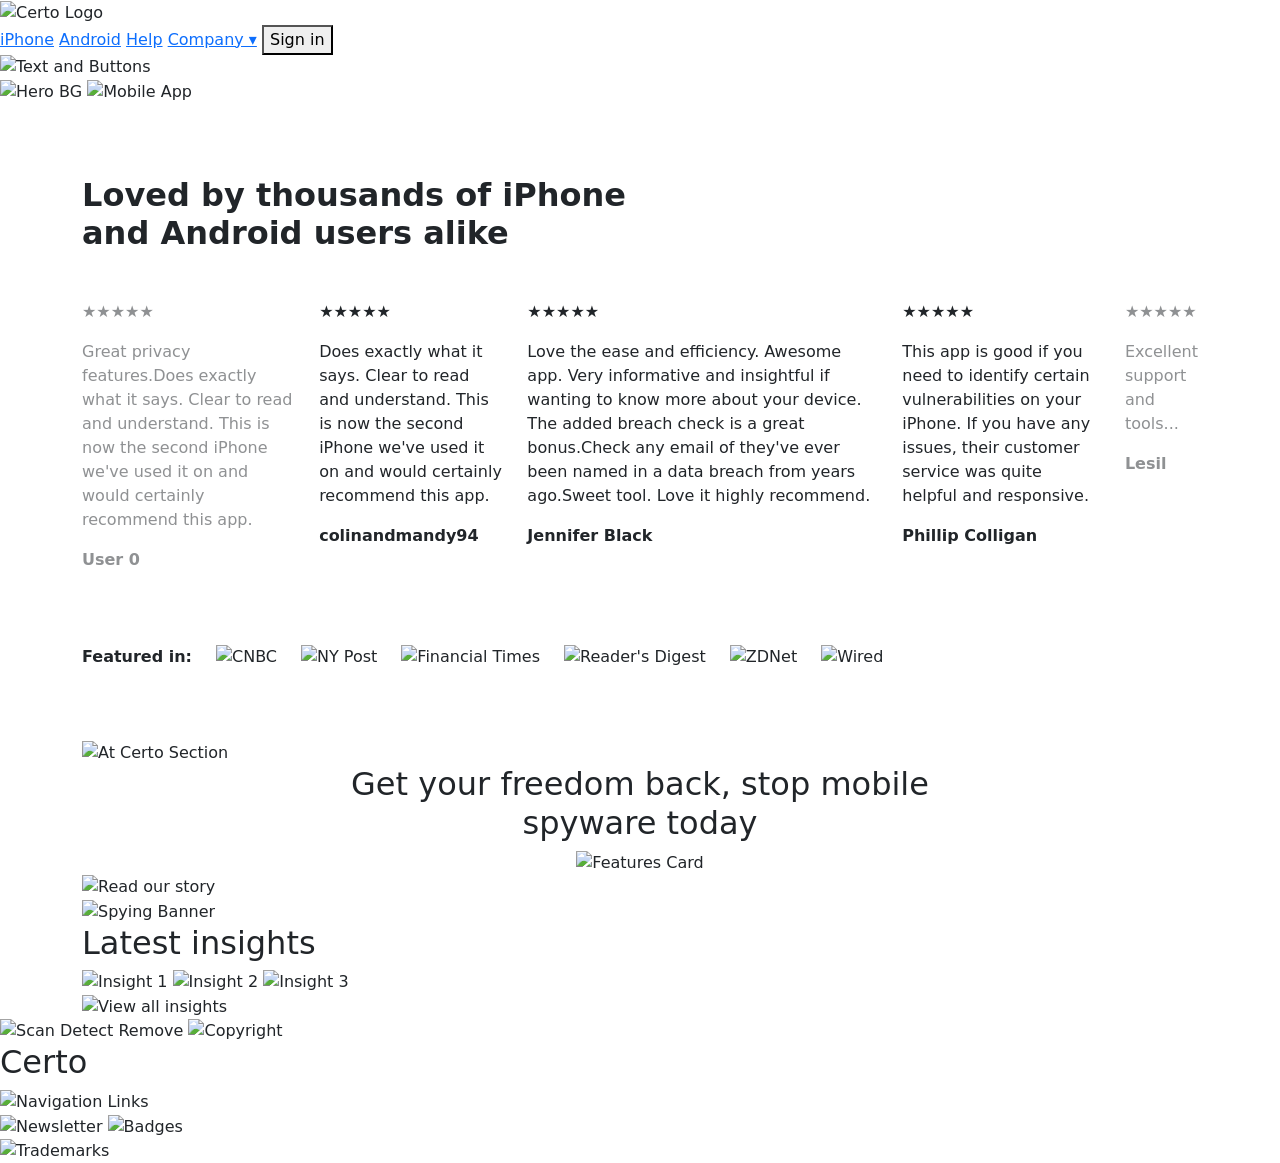
==== assets/index.html @ 943d2d6a "add" ====
<!DOCTYPE html>
<html lang="en">
<head>
    <meta charset="UTF-8">
    <meta name="viewport" content="width=device-width, initial-scale=1.0">
    <title>Testimonial Section</title>
    <!-- Google Fonts -->
    <link rel="preconnect" href="https://fonts.googleapis.com">
    <link rel="preconnect" href="https://fonts.gstatic.com" crossorigin>
    <link href="https://fonts.googleapis.com/css2?family=DM+Sans:wght@400;700;800&display=swap" rel="stylesheet">
    <!-- Bootstrap CSS -->
    <link href="https://cdn.jsdelivr.net/npm/bootstrap@5.3.0/dist/css/bootstrap.min.css" rel="stylesheet">
    <link rel="stylesheet" href="css/style.css">
</head>
<body>
    <!-- SECTION 1 -->
<header class="main-header">
    <div class="header-container">
        <div class="logo">
            <!-- Aapka Logo -->
            <img src="/assets/images/logo.svg.png" alt="Certo Logo">
        </div>
        <nav class="nav-links">
            <a href="#">iPhone</a>
            <a href="#">Android</a>
            <a href="#">Help</a>
            <a href="#">Company ▾</a>
            <button class="sign-in-btn">Sign in</button>
        </nav>
    </div>
</header>

<section class="hero-section">
    <div class="hero-container">
        <!-- Left Side: Text aur Buttons wali Image -->
        <div class="hero-left">
            <img src="/assets/images/div (5).png" alt="Text and Buttons" class="hero-text-img">
        </div>

        <!-- Right Side: Background Image aur Mobile Phone overlay -->
        <div class="hero-right">
            <div class="hero-image-wrapper">
                <!-- Blue/Orange background image -->
                <img src="/assets/images/div (2).png" alt="Hero BG" class="hero-bg">
                <!-- Mobile phone overlay image -->
                <img src="/assets/images/android-dashboard-certo-2.png (1).png" alt="Mobile App" class="hero-mobile">
            </div>
        </div>
    </div>
</section>
<!-- SECTION  2 -->
<section class="testimonials-section py-5">
    <div class="container py-4">
        <h2 class="section-title fw-bold mb-5">Loved by thousands of iPhone <br> and Android users alike</h2>
        
        <div class="testimonial-wrapper mb-5">
            <div class="d-flex flex-nowrap gap-4 pb-4">
                
                <div class="testimonial-card opacity-50">
                    <div class="stars mb-3">★★★★★</div>
                    <p class="review-text">Great privacy features.Does exactly what it says. Clear to read and understand. This is now the second iPhone we've used it on and would certainly recommend this app.</p>
                    <p class="author fw-bold mt-auto mb-0">User 0</p>
                </div>

                <div class="testimonial-card">
                    <div class="stars mb-3">★★★★★</div>
                    <p class="review-text">Does exactly what it says. Clear to read and understand. This is now the second iPhone we've used it on and would certainly recommend this app.</p>
                    <p class="author fw-bold mt-auto mb-0">colinandmandy94</p>
                </div>

                <div class="testimonial-card">
                    <div class="stars mb-3">★★★★★</div>
                    <p class="review-text">Love the ease and efficiency. Awesome app. Very informative and insightful if wanting to know more about your device. The added breach check is a great bonus.Check any email of they've ever been named in a data breach from years ago.Sweet tool. Love it highly recommend.</p>
                    <p class="author fw-bold mt-auto mb-0">Jennifer Black</p>
                </div>

                <div class="testimonial-card">
                    <div class="stars mb-3">★★★★★</div>
                    <p class="review-text">This app is good if you need to identify certain vulnerabilities on your iPhone. If you have any issues, their customer service was quite helpful and responsive.</p>
                    <p class="author fw-bold mt-auto mb-0">Phillip Colligan</p>
                </div>

                <div class="testimonial-card opacity-50">
                    <div class="stars mb-3">★★★★★</div>
                    <p class="review-text">Excellent support and tools...</p>
                    <p class="author fw-bold mt-auto mb-0">Lesil</p>
                </div>

            </div>
        </div>

        <!-- Featured logos row -->
        <div class="featured-row">
            <div class="d-flex align-items-center flex-wrap gap-4">
                <div class="featured-label fw-bold">Featured in:</div>
                <div class="col-auto"><img src="images/cbn.png" alt="CNBC" class="logo-img"></div>
                <div class="col-auto"><img src="/assets/images/newyork.png" alt="NY Post" class="logo-img"></div>
                <div class="col-auto"><img src="/assets/images/financial.png" alt="Financial Times" class="logo-img"></div>
                <div class="col-auto"><img src="/assets/images/readers-digest-blue-2.svg.png" alt="Reader's Digest" class="logo-img"></div>
                <div class="col-auto"><img src="/assets/images/zd-net-blue-2.svg.png" alt="ZDNet" class="logo-img"></div>
                <div class="col-auto"><img src="/assets/images/wiredblue.png" alt="Wired" class="logo-img"></div>
            </div>
        </div>
        
    </div>
</section>

<!-- SECTION 3: AT CERTO  -->
<section class="at-certo-section">
    <div class="container">
        <div class="template-image-wrapper">
            <img src="/assets/images/girl.png" alt="At Certo Section" class="template-img">
        </div>
    </div>
</section>

<!-- SECTION 4:  -->
<section class="features-section">
    <div class="container text-center">
        <h2 class="section-heading">
            Get your freedom back, stop mobile <br> spyware today
        </h2>
        <div class="features-card-wrapper">
            <img src="/assets/images/section 4.png" alt="Features Card" class="features-img">
        </div>
    </div>
</section>

<!-- SECTION 5: STORY & HELP CENTER (White Section) -->
<section class="story-help-section">
    <div class="container">
        <div class="story-image-wrapper">
            <img src="/assets/images/Readstory.png" alt="Read our story" class="story-img">
        </div>
    </div>
</section>

<!-- SECTION 6 -->
<section class="spy-banner-section">
    <div class="container">
        <img src="/assets/images/spy.png" alt="Spying Banner" class="banner-img">
    </div>
</section>

<!-- SECTION 7-->
<section class="insights-section">
    <div class="container">
        <h2 class="section-heading">Latest insights</h2>
        
        <!-- Cards Wrapper -->
        <div class="insights-wrapper">
            <img src="/assets/images/section7.3.png" alt="Insight 1" class="insight-img">
            <img src="/assets/images/section 7.1.png" alt="Insight 2" class="insight-img">
            <img src="/assets/images/section 7.2.png" alt="Insight 3" class="insight-img">
        </div>

        <!-- Separate Button Image -->
        <div class="view-all-container">
            <img src="/assets/images/button.png" alt="View all insights" class="view-all-btn">
        </div>
    </div>
</section>
<!-- SECTION 8-->
<footer class="footer-section">
    <div class="footer-container">
        <!-- Column 1: Scan Detect Text & Socials -->
        <div class="footer-col col-left">
            <!-- Pic 1: Heading, Social Icons & Privacy Links -->
            <img src="/assets/images/scan.png" alt="Scan Detect Remove" class="footer-img-main">
            <!-- Pic 5: Copyright and Developed by text -->
            <img src="/assets/images/paragraph.png" alt="Copyright" class="footer-img-copy">
        </div>
        <!-- Column 2: Navigation Links -->
      <div class="footer-col col-middle">
            <h2 class="footer-title">Certo</h2>
            <div class="nav-divider"></div>
            <!-- Pic 2: iPhone, Android, Help list -->
            <img src="/assets/images/menu.png" alt="Navigation Links" class="footer-img-nav">
        </div>
        <!-- Column 3: Newsletter & App Stores -->
        <div class="footer-col col-right">
            <!-- Pic 3: Yellow Newsletter Card -->
            <img src="/assets/images/singup.png" alt="Newsletter" class="footer-img-news">
            <!-- Pic 4: White App Store / Trust Badge -->
            <img src="/assets/images/white card.png" alt="Badges" class="footer-img-badge">
        </div>
    </div>
    <!-- Bottom Legal Text -->
    <div class="footer-bottom-legal">
        <!-- Pic 6: Apple/Google Trademark Text -->
        <img src="/assets/images/Apple, the Apple logo, and iPhone are trademarks of Apple Inc., registered in the U.S. and other countries. App Store is a service mark of Apple Inc. Android, Google Play and the Google Play logo are trademarks .png" alt="Trademarks">
    </div>
</footer>
</body>
</html>
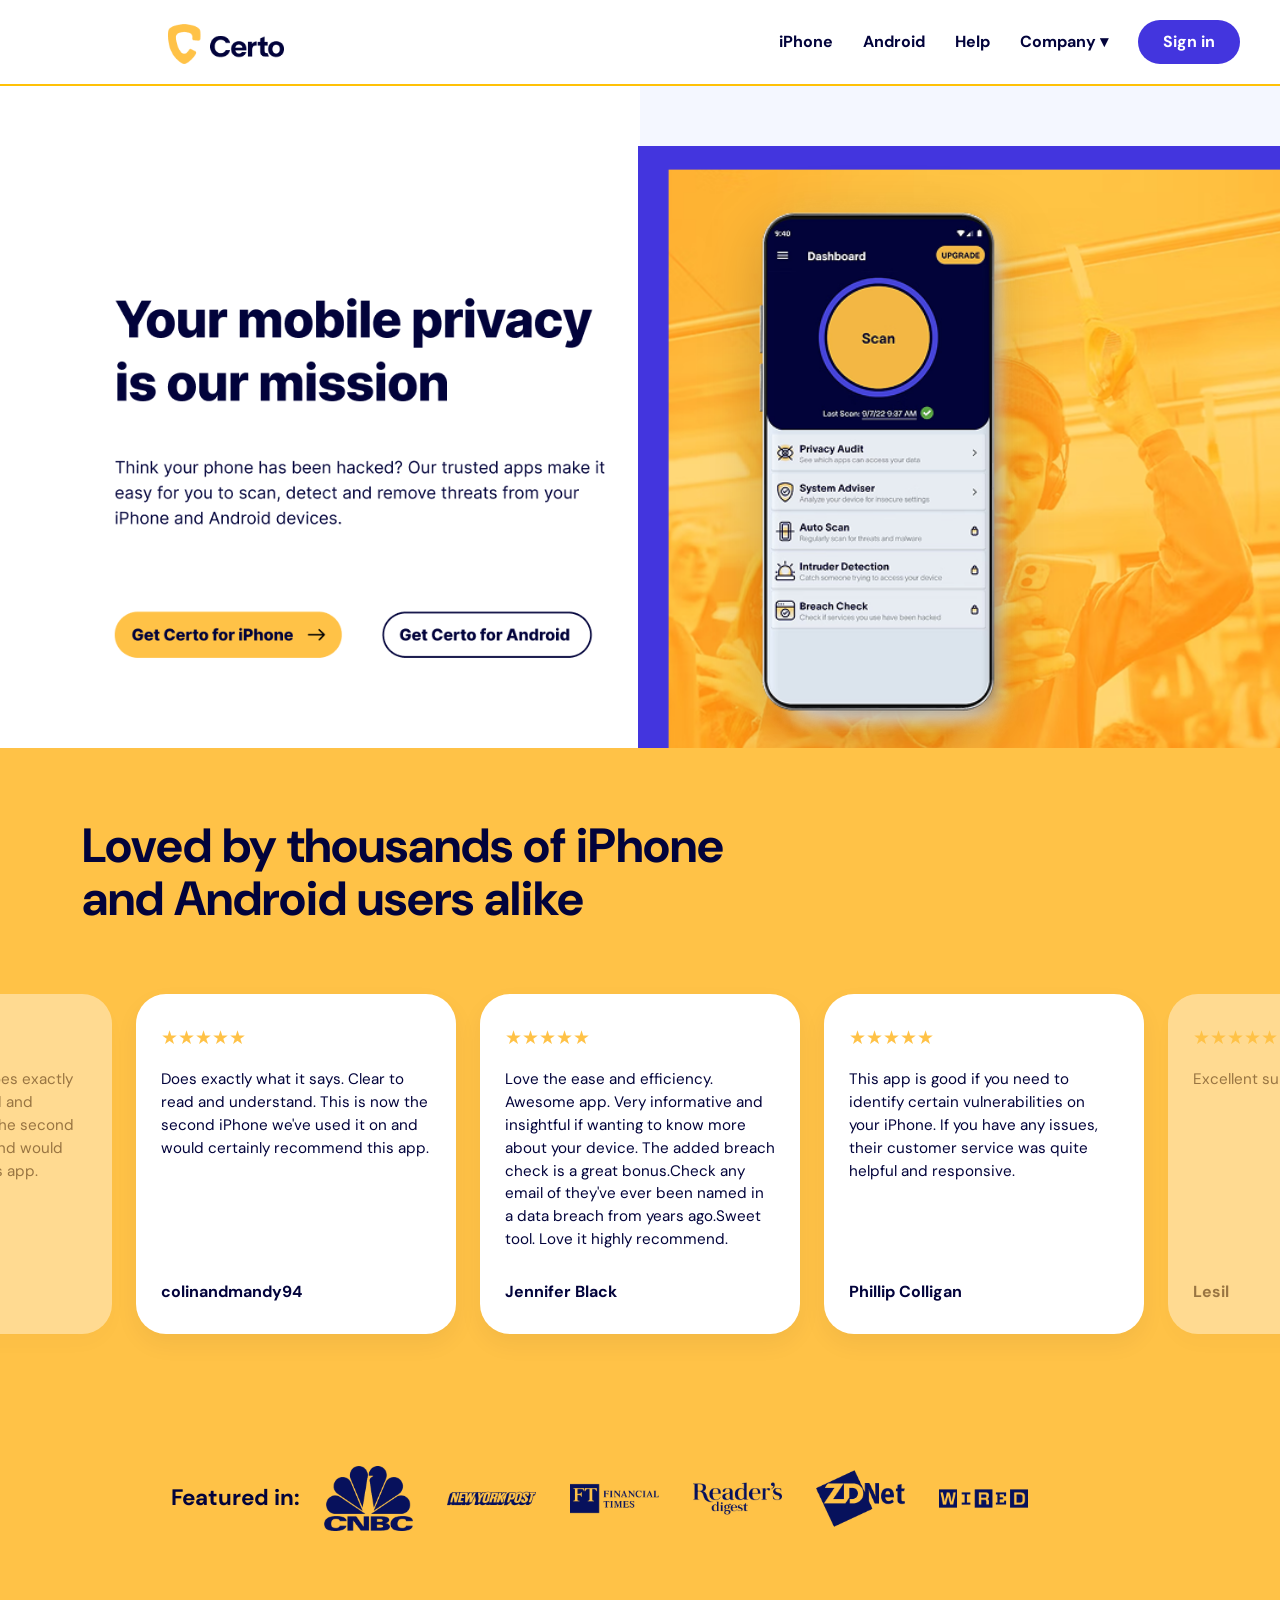
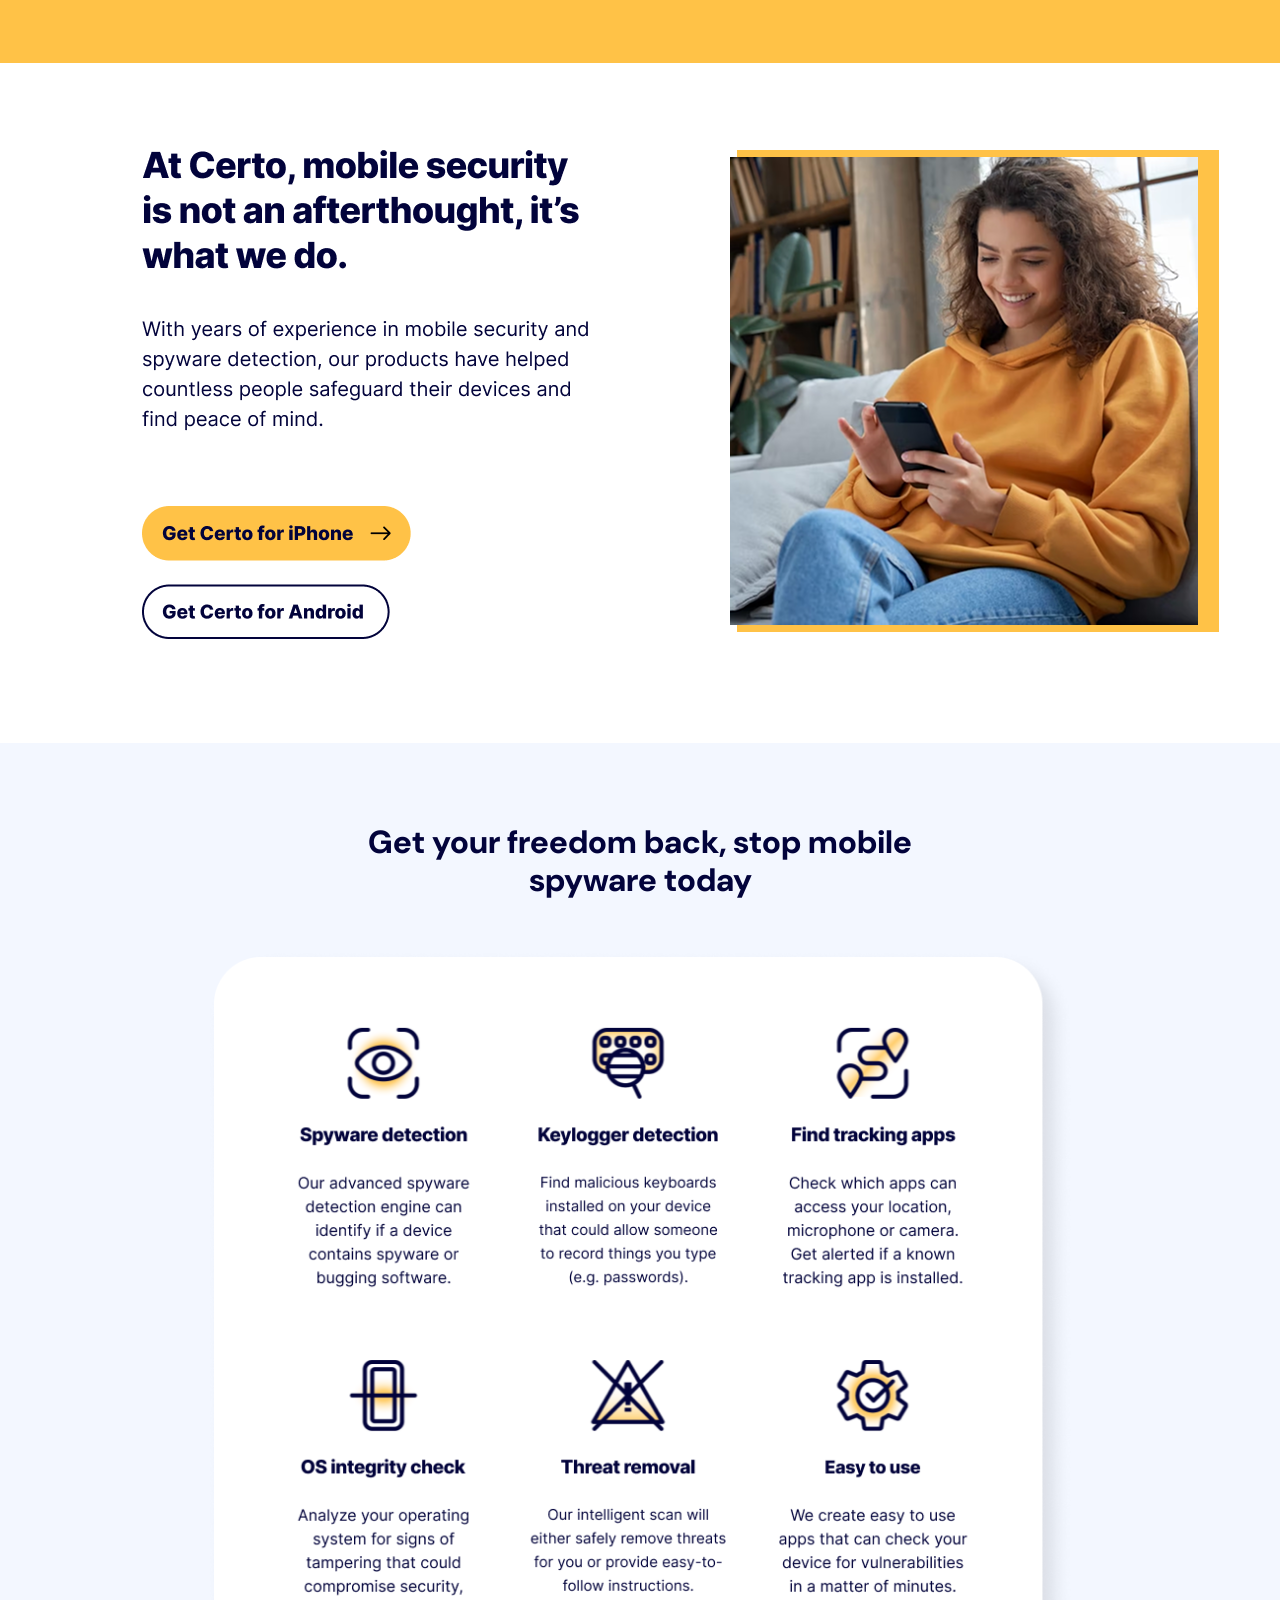
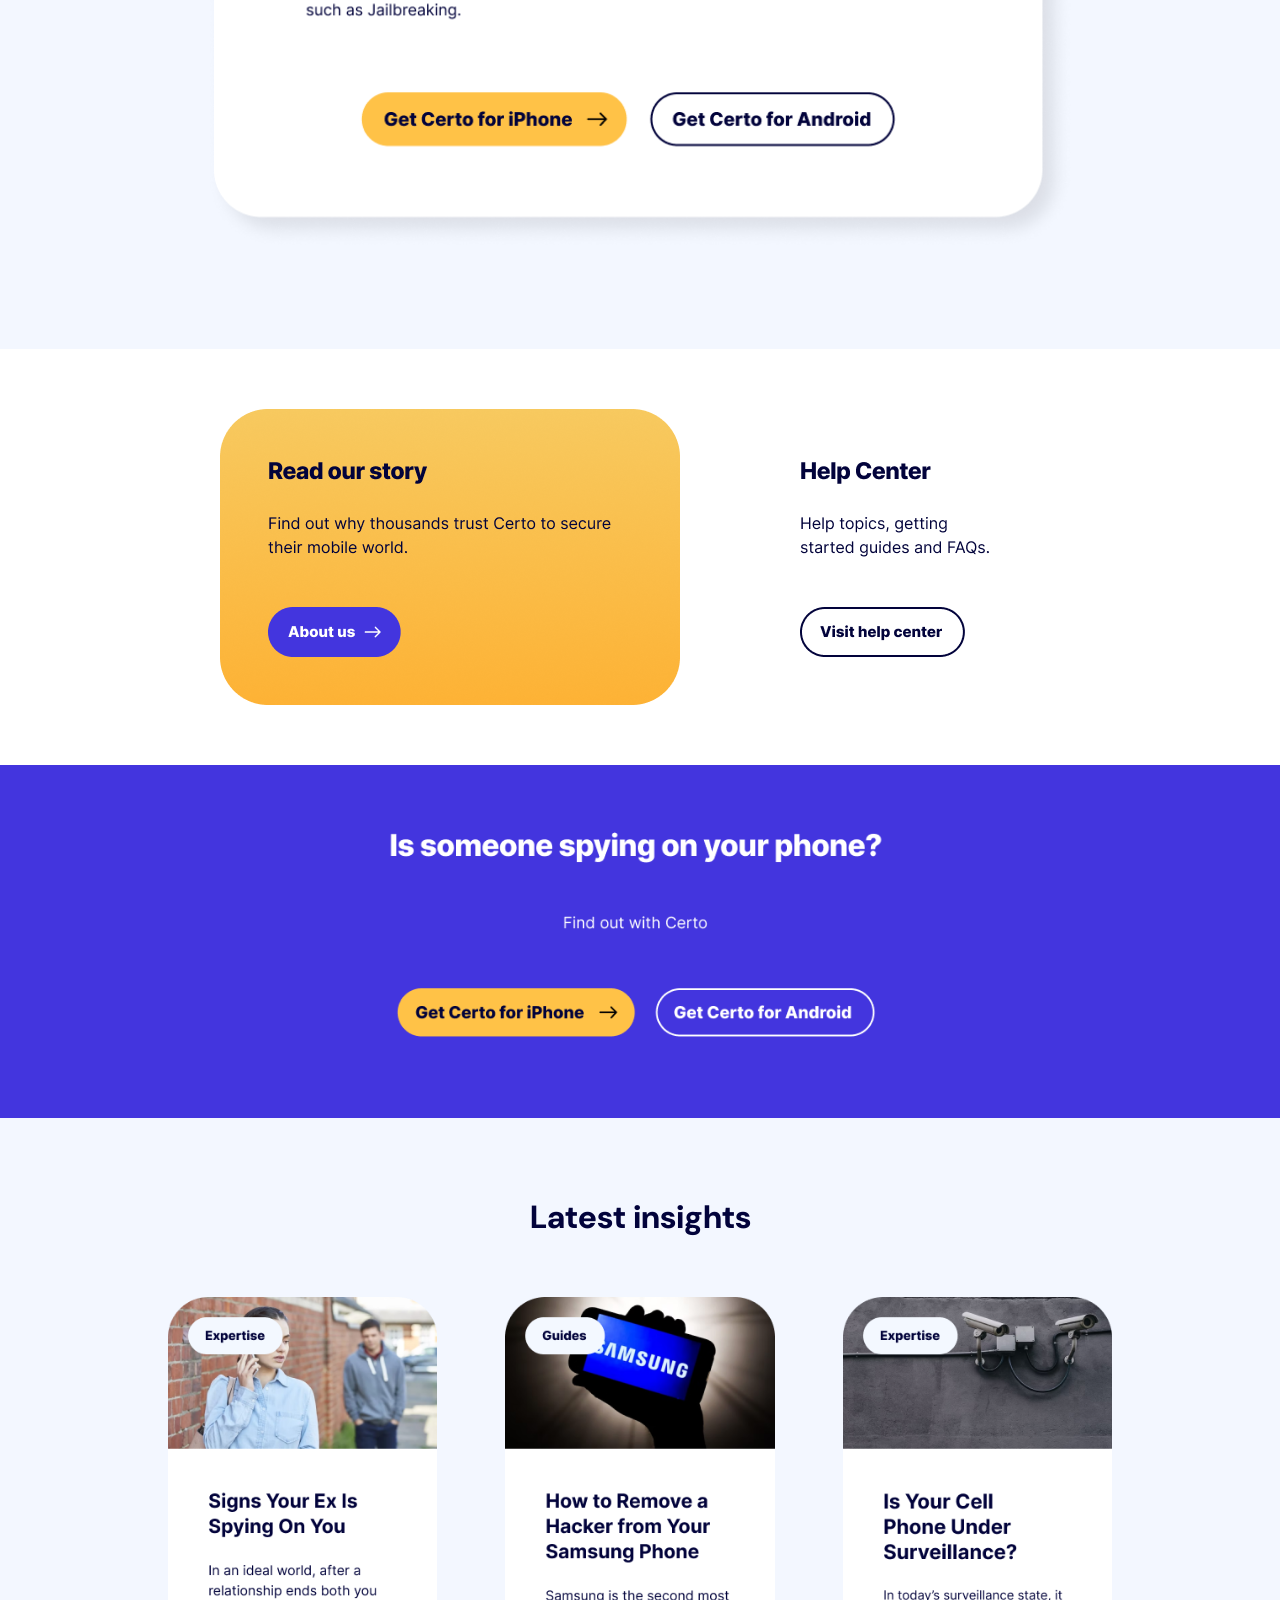
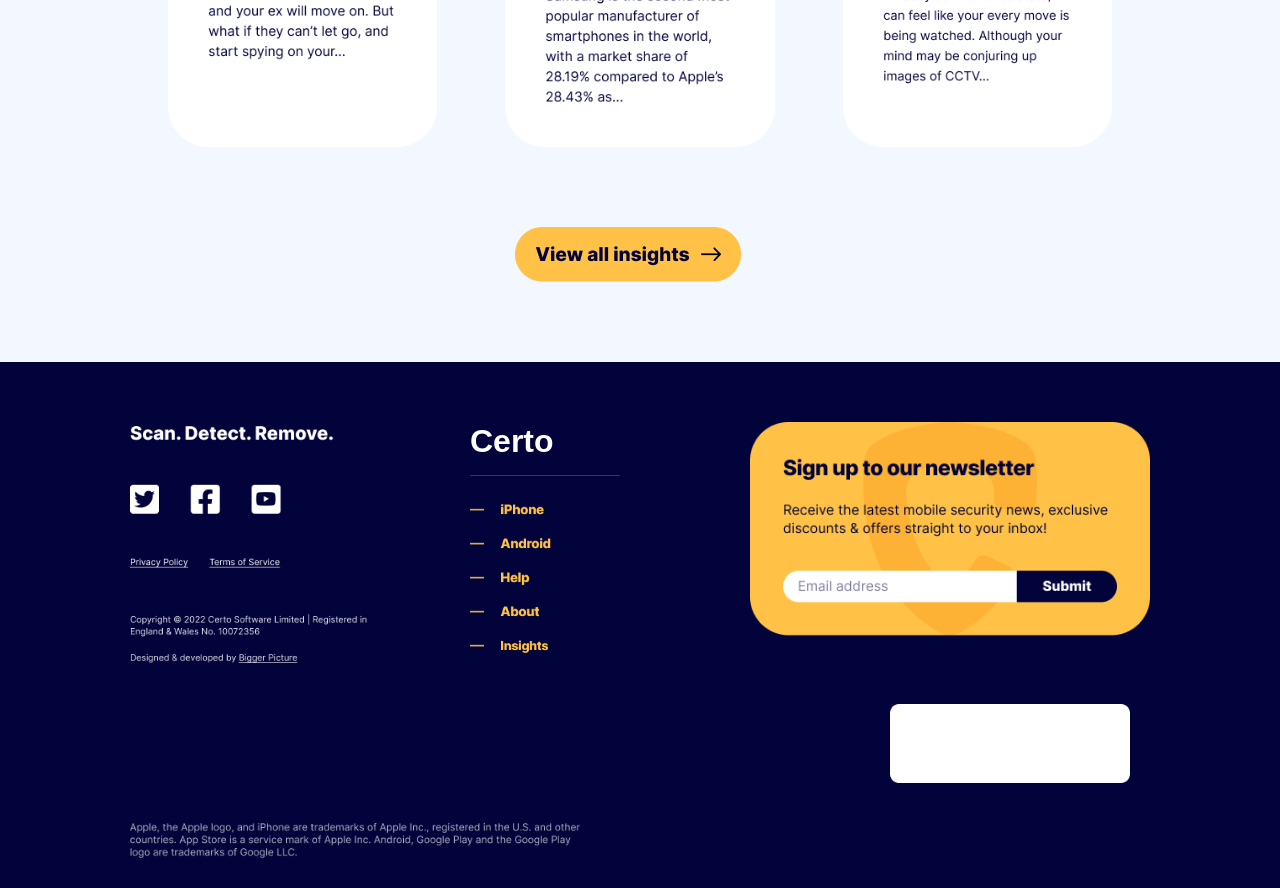
==== commit d242af50: "add" ====
--- a/assets/index.html
+++ b/assets/index.html
@@ -188,7 +188,7 @@
     <!-- Bottom Legal Text -->
     <div class="footer-bottom-legal">
         <!-- Pic 6: Apple/Google Trademark Text -->
-        <img src="/assets/images/Apple, the Apple logo, and iPhone are trademarks of Apple Inc., registered in the U.S. and other countries. App Store is a service mark of Apple Inc. Android, Google Play and the Google Play logo are trademarks .png" alt="Trademarks">
+        <img src="/assets/images/appleLogo.png">
     </div>
 </footer>
 </body>
--- a/assets/css/style.css
+++ b/assets/css/style.css
@@ -0,0 +1,581 @@
+/* --- Header/Navbar --- */
+.main-header {
+    width: 100%;
+    padding: 20px 0;
+    background: #fff;
+    border-bottom: 2px solid #ffc107; /* Yellow border jaisa screenshot mein hai */
+}
+
+.header-container {
+    max-width: 1200px;
+    margin: 0 auto;
+    display: flex;
+    justify-content: space-between;
+    padding-left: 10%; /* Is se text aur image dono right move ho jayenge */
+    align-items: flex-end;
+}
+
+.logo img {
+    height: 40px;
+}
+
+.nav-links {
+    display: flex;
+    align-items: center;
+    gap: 30px;
+}
+
+.nav-links a {
+    text-decoration: none;
+    color: #02033b;
+    font-weight: bold;
+}
+
+.sign-in-btn {
+    background: #4335de;
+    color: #fff;
+    padding: 10px 25px;
+    border-radius: 50px;
+    border: none;
+    font-weight: bold;
+    cursor: pointer;
+}
+
+/* --- Hero Section --- */
+/* --- Hero Section Main Styling --- */
+.hero-section {
+    width: 100%;
+    padding-top: 60px;
+    padding-bottom: 0 !important; /* Neechay se section ko jhorne ke liye */
+    background: linear-gradient(to right, #ffffff 50%, #f4f7ff 50%);
+    overflow: hidden; /* Taake koi horizontal scroll na aaye */
+    display: flex;
+    align-items: stretch;
+}
+
+.hero-container {
+    display: flex;
+    align-items: flex-end; /* Text aur Image dono ko bottom line se jhorne ke liye */
+    width: 100% !important;
+    max-width: 100% !important; /* Full width taake image edge tak jaye */
+    padding-left: 8% !important; /* Text ko mazeed right shift karne ke liye */
+    padding-right: 0 !important;   /* Right side ka gap bilkul khatam */
+    margin: 0;
+}
+
+/* --- Left Side: Text/Buttons Image --- */
+.hero-left {
+    flex: 1;
+    padding-bottom: 80px; /* Text ko orange background ke center ke barabar lane ke liye */
+    z-index: 2;
+}
+
+.hero-text-img {
+    max-width: 550px; /* Size adjust karein */
+    width: 100%;
+    height: auto;
+    display: block;
+}
+
+/* --- Right Side: Orange Hero BG & Mobile --- */
+.hero-right {
+    flex: 1.2; /* Area barha diya taake image screen edge tak phail jaye */
+    display: flex;
+    justify-content: flex-end; /* Image ko browser ke kone tak le jane ke liye */
+}
+
+.hero-image-wrapper {
+    position: relative;
+    width: 100%;
+    line-height: 0; /* Image ke neechay ki extra space khatam karne ke liye */
+}
+
+.hero-bg {
+    width: 100%;
+    height: auto;
+    display: block;
+    margin-bottom: -1px; /* Neechay wale section se overlap ke liye */
+    border-left: 10px solid #4335de; /* Blue line edge par */
+}
+
+.hero-mobile {
+    position: absolute;
+    bottom: 10px; /* Mobile ko orange image ke bottom ke kareeb karne ke liye */
+    left: 15%;    /* Mobile ki horizontal position adjust karein */
+    width: 45%;   /* Background ke hisab se mobile ka size */
+    z-index: 10;
+    filter: drop-shadow(0 15px 30px rgba(0,0,0,0.2));
+}
+
+/* --- Responsive Settings --- */
+@media (max-width: 768px) {
+    .hero-container {
+        flex-direction: column;
+        padding-left: 20px !important;
+        align-items: center;
+    }
+    .hero-left {
+        padding-bottom: 40px;
+    }
+    .hero-mobile {
+        width: 180px;
+        left: 20%;
+    }
+}
+/* ============================================
+   GLOBAL & NAV BAR SETTINGS
+   ============================================ */
+* {
+    box-sizing: border-box;
+    margin: 0;
+    padding: 0;
+}
+
+html, body {
+    overflow-x: hidden;
+    font-family: 'DM Sans', sans-serif;
+    background-color: #ffffff;
+}
+
+/* Nav Bar Fix — As per certosoftware.com.jpg */
+/* --- NAVBAR: Transparent & Fixed on Top --- */
+.navbar {
+    background-color: transparent !important;
+    position: absolute;
+    top: 0;
+    width: 100%;
+    z-index: 999;
+    padding: 30px 60px !important; /* Spacing like Pic 2 */
+}
+
+.navbar-brand img {
+    height: 40px; 
+}
+
+.nav-link {
+    color: #02033B !important;
+    font-weight: 800;
+    margin-right: 25px;
+}
+
+/* ============================================
+   SECTION 1: TESTIMONIALS (5 Cards in one row)
+   ============================================ */
+.testimonials-section {
+    background-color: #FFC247;
+    padding: 80px 0;
+    width: 100%;
+    overflow: hidden; /* Extra space bahar na nikalay */
+}
+
+/* Heading gap fix */
+.section-title {
+    color: #02033B;
+    font-size: 3rem;
+    font-weight: 800;
+    line-height: 1.1;
+    text-align: left;
+    margin-bottom: 50px;
+}
+
+/* Wrapper to hold everything in one line */
+.testimonial-wrapper {
+    width: 100%;
+    display: flex;
+    justify-content: center; /* Saaray cards ko darmiyan mein lane ke liye */
+    padding: 20px 0;
+}
+
+.testimonial-inner {
+    display: flex;
+    flex-direction: row;
+    align-items: center;
+    gap: 15px; /* Cards ke darmiyan thora kam gap */
+}
+
+/* Card Size Reduced to fit 5 cards */
+.testimonial-card {
+    background: #FFFFFF;
+    border-radius: 30px;
+    padding: 30px 25px;
+    width: 320px; /* Chota size taake 5 cards row mein aa skein */
+    min-width: 320px;
+    height: 340px;
+    display: flex;
+    flex-direction: column;
+    box-shadow: 0 10px 25px rgba(0, 0, 0, 0.05);
+    transition: opacity 0.3s ease;
+}
+
+/* Faded effect for 1st and 5th card */
+.testimonial-card.opacity-50 {
+    opacity: 0.4 !important; /* Zyada faded jaisa image mein hai */
+}
+
+.stars {
+    color: #FFC247;
+    font-size: 1.2rem;
+    margin-bottom: 15px;
+}
+
+.review-text {
+    font-size: 0.95rem; /* Text thora chota for smaller cards */
+    color: #02033B;
+    line-height: 1.5;
+    flex-grow: 1;
+}
+
+.author {
+    font-size: 1rem;
+    font-weight: 800;
+    color: #02033B;
+    margin-top: 20px;
+}
+
+/* ============================================
+   SECTION 2: FEATURED LOGOS
+   ============================================ */
+/* ============================================
+   SECTION 2: FEATURED LOGOS (Perfect Alignment)
+   ============================================ */
+.featured-row {
+    background-color: #FFC247 !important;
+    display: flex;
+    align-items: center;
+    /* Is se Featured in extreme left aur logos right par chale jayenge */
+    justify-content: space-between; 
+    
+    /* Hero section ki alignment (8%) ke saath match karne ke liye */
+    padding: 40px 8% 60px 8%; 
+    width: 100%;
+    box-sizing: border-box;
+}
+
+.featured-label {
+    font-size: 1.4rem; /* Text thora bara kiya */
+    font-weight: 800;
+    color: #02033B;
+    /* Is se text mazeed left ki taraf push hoga */
+    margin-right: auto; 
+    white-space: nowrap;
+}
+
+/* Logos ka group jo right side par move hoga */
+.logos-container {
+    display: flex;
+    align-items: center;
+    justify-content: flex-end;
+    gap: 50px; /* Logos ke darmiyan gap barhaya taake wo right spread hon */
+    flex: 1;
+}
+
+.logo-img {
+    height: 85px; /* Logo ka size bara kar diya */
+    width: auto;
+    filter: brightness(0) saturate(100%) invert(8%) sepia(59%) 
+            saturate(4565%) hue-rotate(233deg) brightness(91%) contrast(109%);
+    /* Thora right move karne ke liye padding-left */
+    padding-right: 10px; 
+}
+
+/* Responsive fix for Probook */
+@media (max-width: 1366px) {
+    .logo-img {
+        height: 65px; /* Laptop screen par overlap se bachne ke liye thora balance size */
+    }
+    .featured-row {
+        gap: 30px;
+    }
+}
+
+/* ============================================
+   SECTIONS 3, 4, 5 — (Updated for Laptop Fit)
+   ============================================ */
+.at-certo-section, .story-help-section {
+    padding: 80px 0; /* Padding thori kam ki */
+    background: #fff;
+}
+
+.features-section {
+    background-color: #F3F7FF;
+    /* Vertical padding ko mazeed kam kiya taake scroll na karna pare */
+    padding: 100px 0 !important;
+    display: flex;
+    flex-direction: column;
+    justify-content: center;
+    /* Laptop screen par fit karne ke liye */
+    min-height: auto; 
+}
+
+.section-heading {
+    text-align: center;
+    color: #02033B;
+    font-weight: 800;
+    margin-top: -20px !important;
+    /* Size thora kam kiya taake heading kam jagah le */
+    font-size: 2rem !important; 
+    margin-bottom: 50px !important;
+    
+}
+
+/* Image alignment and scaling */
+.features-img {
+    /* Height ko screen ki total height ka 65% rakha */
+    max-height: 100vh !important; 
+    width: auto;
+    max-width: 90%;
+    display: block;
+    margin: 0 auto;
+    /* Image ko bina stretch kiye fit karne ke liye */
+    object-fit: contain; 
+}
+/* ============================================
+   SECTION 5: STORY & HELP (Image Centering)
+   ============================================ */
+
+.story-help-section {
+    background-color: #ffffff;
+    padding: 60px 0 !important; /* Oopar neeche spacing */
+    display: flex;
+    justify-content: center; /* Horizontally center */
+    align-items: center;    /* Vertically center */
+    width: 100%;
+}
+
+.story-help-section .container {
+    display: flex;
+    justify-content: center;
+    width: 100%;
+}
+
+.story-image-wrapper {
+    text-align: center;
+    width: 100%;
+}
+
+.story-img {
+    /* Laptop screen par fit karne ke liye width aur height control */
+    max-width: 85%;         /* Screen ki width se thora chota rakha */
+    height: auto;           /* Aspect ratio barkarar rahega */
+    max-height: 80vh;       /* Screen ki height se bahar nahi jayegi */
+    display: block;
+    margin: 0 auto;         /* Center alignment */
+    object-fit: contain;
+}
+
+/* Mobile Compatibility */
+@media (max-width: 768px) {
+    .story-img {
+        max-width: 95%;     /* Mobile par thora bada dikhega */
+    }
+    .story-help-section {
+        padding: 30px 0 !important;
+    }
+}
+
+/* ============================================
+   RESPONSIVE (Updated)
+   ============================================ */
+@media (max-width: 1024px) {
+    .testimonial-inner {
+        padding-left: 20px;
+    }
+    .testimonial-card {
+        width: 320px;
+        min-width: 320px;
+    }
+    /* Laptop/Tablet par heading mazeed choti */
+    .section-heading {
+        font-size: 1.8rem !important;
+    }
+}
+
+
+.spy-banner-section {
+    background-color: #4335de; /* Image ka blue background color yahan dein taake edges match karein */
+    padding: 60px 0;
+    display: flex;
+    justify-content: center;
+    width: 100%;
+}
+
+.banner-img {
+    width: 100%;
+    max-width: 60%; /* Laptop screen ke mutabiq size */
+    height: auto;
+    display: block;
+    margin: 0 auto;
+}
+
+/* Mobile responsive */
+@media (max-width: 768px) {
+    .banner-img {
+        max-width: 95%;
+    }
+}
+
+/* ============================================
+   LATEST INSIGHTS (Cards & Button Alignment)
+   ============================================ */
+.insights-section {
+    background-color: #F3F7FF; 
+    padding: 80px 0;
+    width: 100%;
+}
+
+/* 1. Cards ka size thora chota karne ke liye */
+.insight-img {
+    width: 28% !important; /* Width thori aur kam ki */
+    max-height: 450px;     /* Height ko restrict kiya */
+    object-fit: contain;
+}
+
+/* 2. Section ki padding kam karein */
+
+/* 1. Poore section (Heading samait) ko neechay karne ke liye */
+.insights-section {
+    padding-top: 100px !important; /* Is se "Latest insights" heading mazeed neechay aa jayegi */
+    padding-bottom: 80px;
+    background-color: #F3F7FF;
+}
+
+/* 2. Button ko cards se mazeed neechay karne ke liye */
+.insights-wrapper {
+    margin-bottom: 80px !important; /* Cards ke neechay gap barha diya taake button neechay chala jaye */
+    
+    /* Purani properties */
+    display: flex;
+    justify-content: center;
+    gap: 25px;
+    margin-top: 60px;
+}
+
+/* 3. Button ka container alignment */
+.view-all-container {
+    display: flex;
+    justify-content: center;
+    width: 100%;
+}
+/* Mobile View */
+@media (max-width: 768px) {
+    .insights-wrapper {
+        flex-direction: column;
+        gap: 30px;
+    }
+    .insight-img {
+        width: 90%;          /* Mobile par image bari dikhayi degi */
+    }
+}
+/* --- Final Accurate Footer CSS --- */
+
+.footer-section {
+    background-color: #02033b; /* Dark navy blue from image */
+    padding: 60px 0 30px 0;
+    color: white;
+    font-family: 'Segoe UI', Tahoma, Geneva, Verdana, sans-serif;
+    width: 100%;
+}
+
+.footer-container {
+    max-width: 1100px;
+    margin: 0 auto;
+    display: flex;
+    justify-content: space-between;
+    align-items: flex-start;
+    padding: 0 40px;
+}
+
+.footer-col {
+    display: flex;
+    flex-direction: column;
+}
+
+/* --- Left Column: Scan/Socials --- */
+.col-left {
+    flex: 1;
+}
+
+.footer-img-main {
+    width: 280px; /* Adjust based on your image crop */
+    height: auto;
+    margin-bottom: 25px;
+}
+
+.footer-img-copy {
+    width: 250px;
+    height: auto;
+    margin-top: 10px;
+    opacity: 0.9;
+}
+
+/* --- Middle Column: Certo Links --- */
+.col-middle {
+    flex: 0.8;
+}
+
+.footer-title {
+    font-size: 32px;
+    font-weight: bold;
+    margin: 0 0 15px 0;
+}
+
+.nav-divider {
+    width: 150px;
+    height: 1px;
+    background-color: rgba(255, 255, 255, 0.2);
+    margin-bottom: 25px;
+}
+
+.footer-img-nav {
+    width: 130px;
+    height: auto;
+}
+
+/* --- Right Column: Newsletter & Overlap White Card --- */
+.col-right {
+    flex: 1.2;
+    display: flex;
+    flex-direction: column;
+    align-items: flex-end; /* Card and badges to the right */
+    position: relative;
+}
+
+.footer-img-news {
+    width: 400px;
+    height: auto;
+    display: block;
+}
+
+.footer-img-badge {
+    width: 240px;
+    height: auto;
+    display: block;
+    /* Yellow card ke niche overlap karne ke liye negative margin */
+    margin-top: -40px; 
+    margin-right: 20px;
+    z-index: 2;
+}
+
+/* --- Bottom Legal Row (Apple Paragraph) --- */
+.footer-bottom-legal {
+    max-width: 1100px;
+    margin: 40px auto 0;
+    padding: 0 40px;
+}
+
+.footer-bottom-legal img {
+    width: 450px;
+    height: auto;
+    opacity: 0.7;
+    display: block;
+}
+
+/* --- Responsive for Laptop/Tablet --- */
+@media (max-width: 1024px) {
+    .footer-container {
+        padding: 0 20px;
+    }
+    .footer-img-news {
+        width: 350px;
+    }
+}
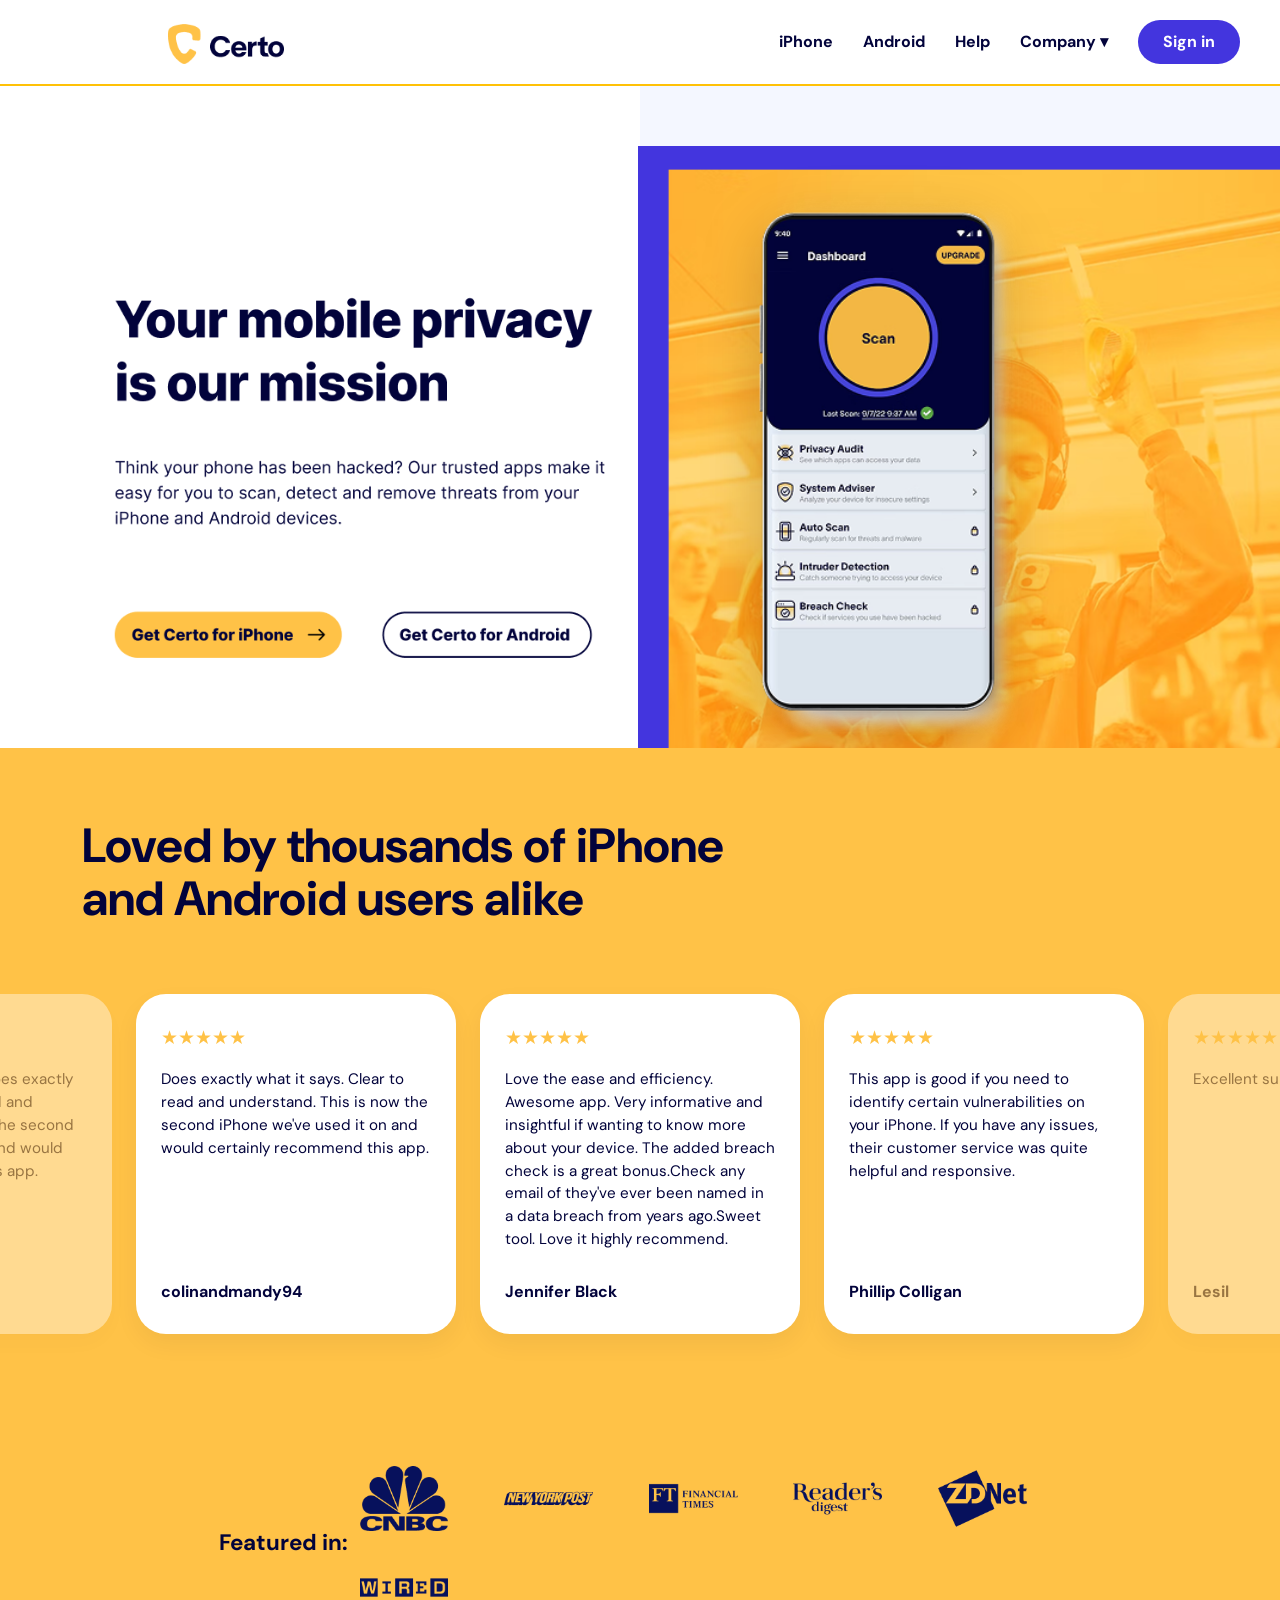
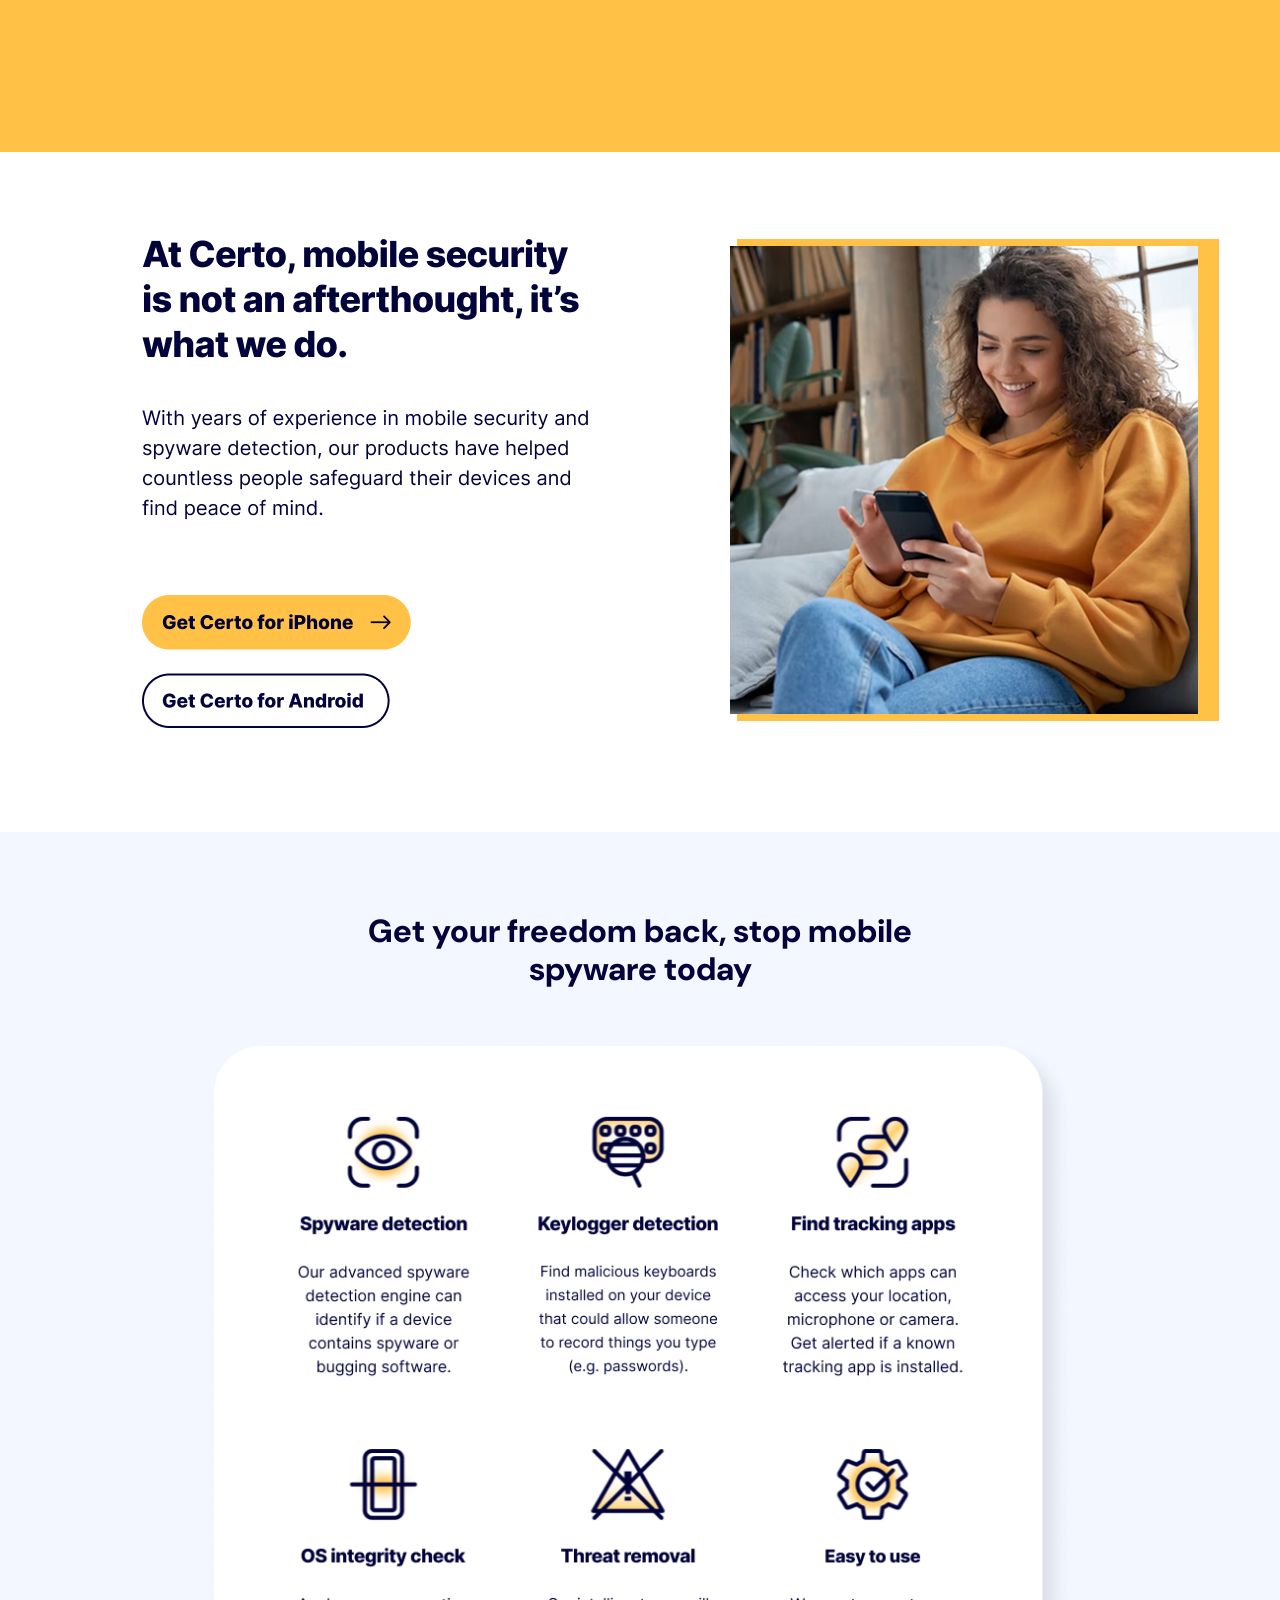
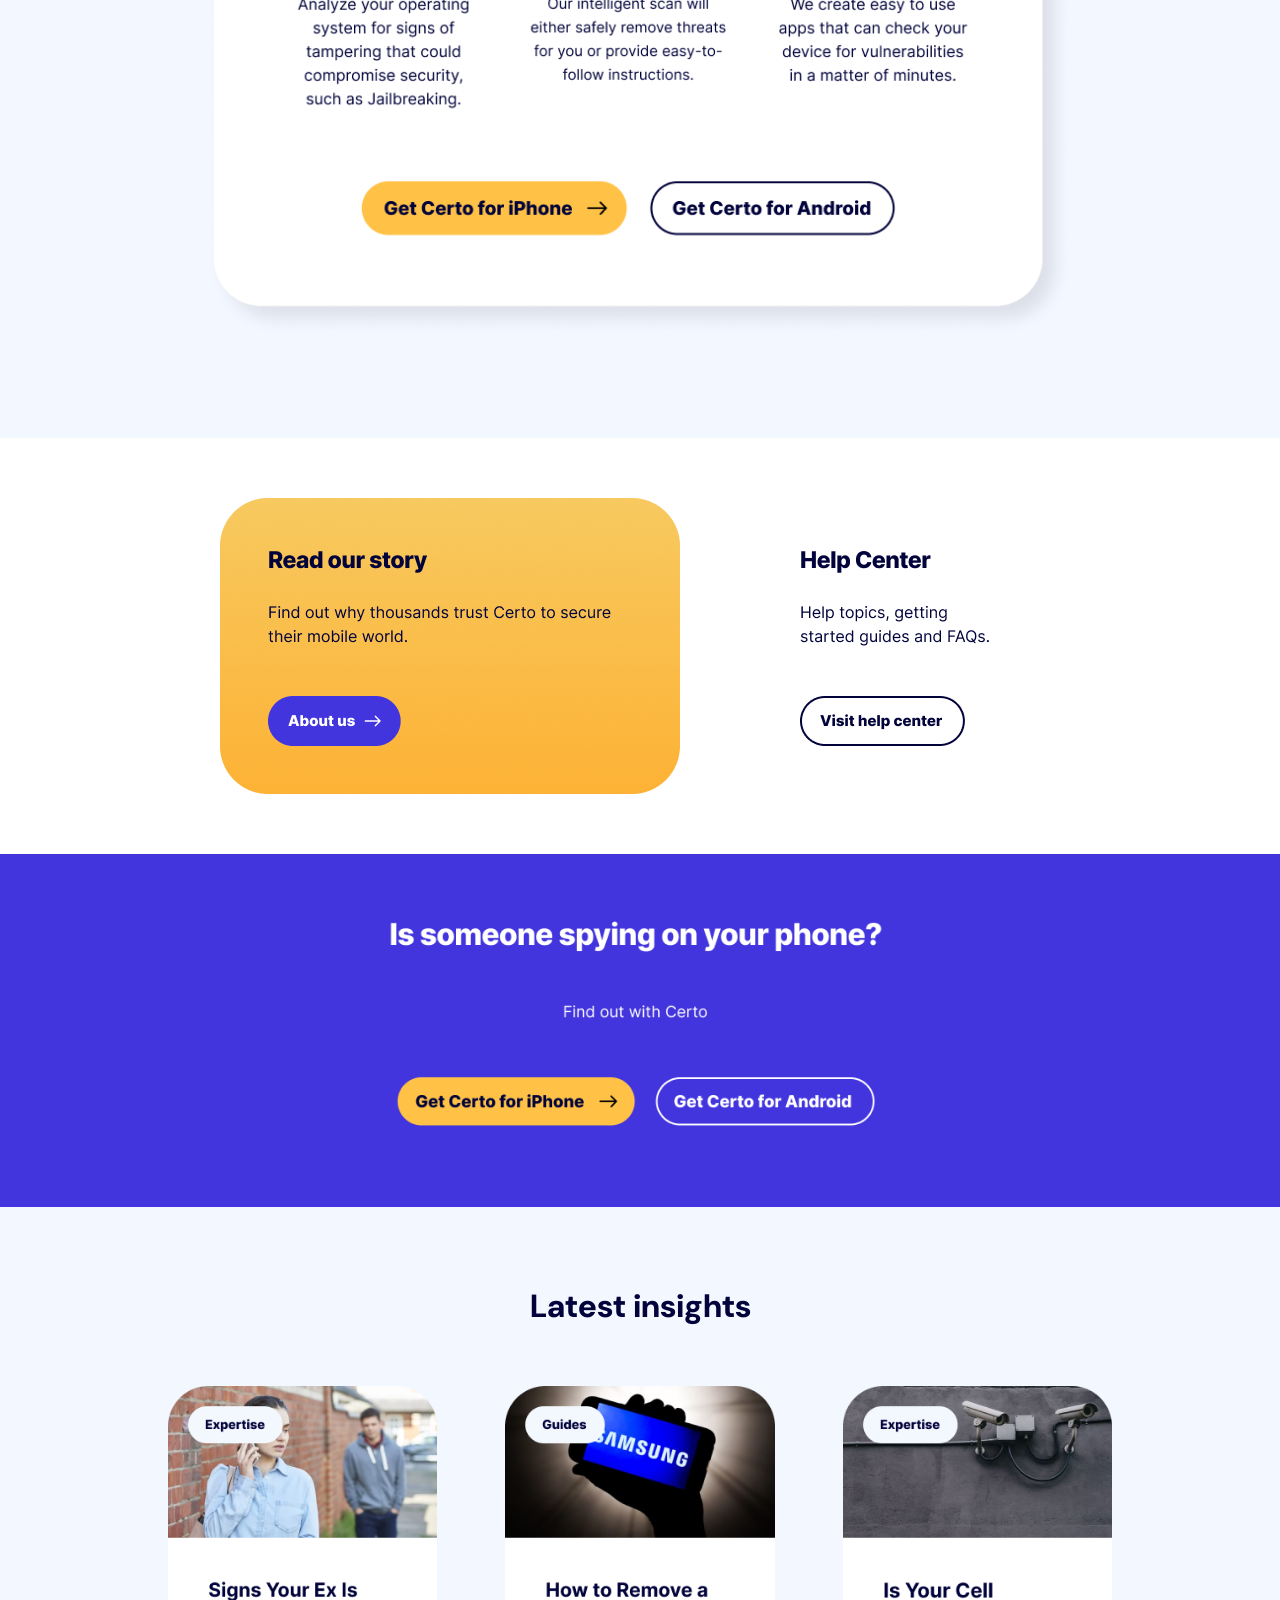
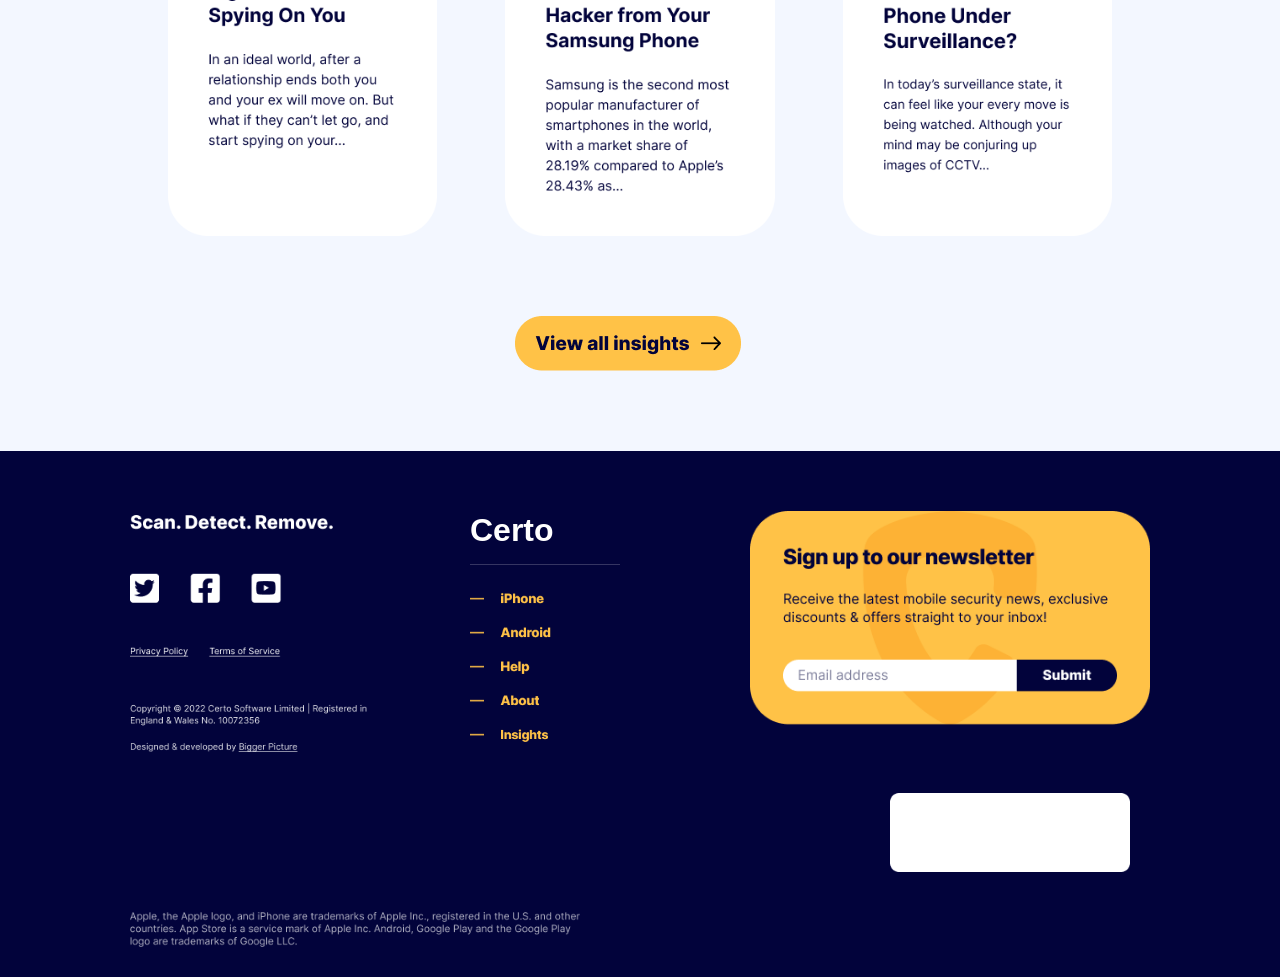
==== commit 4dc53e2d: "add" ====
--- a/assets/index.html
+++ b/assets/index.html
@@ -89,18 +89,24 @@
             </div>
         </div>
 
-        <!-- Featured logos row -->
-        <div class="featured-row">
-            <div class="d-flex align-items-center flex-wrap gap-4">
-                <div class="featured-label fw-bold">Featured in:</div>
-                <div class="col-auto"><img src="images/cbn.png" alt="CNBC" class="logo-img"></div>
-                <div class="col-auto"><img src="/assets/images/newyork.png" alt="NY Post" class="logo-img"></div>
-                <div class="col-auto"><img src="/assets/images/financial.png" alt="Financial Times" class="logo-img"></div>
-                <div class="col-auto"><img src="/assets/images/readers-digest-blue-2.svg.png" alt="Reader's Digest" class="logo-img"></div>
-                <div class="col-auto"><img src="/assets/images/zd-net-blue-2.svg.png" alt="ZDNet" class="logo-img"></div>
-                <div class="col-auto"><img src="/assets/images/wiredblue.png" alt="Wired" class="logo-img"></div>
-            </div>
-        </div>
+        <!-- SECTION 2: FEATURED LOGOS -->
+<div class="featured-row mt-auto">
+    <div class="row align-items-center w-100 px-lg-5">
+        <!-- Label: Left Aligned -->
+        <div class="col-lg-2 col-md-3">
+            <div class="featured-label fw-bold">Featured in:</div>
+        </div>
+        <!-- Logos: Right Aligned & Larger -->
+        <div class="col-lg-10 col-md-9 d-flex justify-content-between align-items-center gap-4 flex-wrap">
+            <img src="images/cbn.png" alt="CNBC" class="logo-img">
+            <img src="/assets/images/newyork.png" alt="NY Post" class="logo-img">
+            <img src="/assets/images/financial.png" alt="Financial Times" class="logo-img">
+            <img src="/assets/images/readers-digest-blue-2.svg.png" alt="Reader's Digest" class="logo-img">
+            <img src="/assets/images/zd-net-blue-2.svg.png" alt="ZDNet" class="logo-img">
+            <img src="/assets/images/wiredblue.png" alt="Wired" class="logo-img">
+        </div>
+    </div>
+</div>
         
     </div>
 </section>
--- a/assets/css/style.css
+++ b/assets/css/style.css
@@ -3,7 +3,7 @@
     width: 100%;
     padding: 20px 0;
     background: #fff;
-    border-bottom: 2px solid #ffc107; /* Yellow border jaisa screenshot mein hai */
+    border-bottom: 2px solid #ffc107; 
 }
 
 .header-container {
@@ -11,7 +11,7 @@
     margin: 0 auto;
     display: flex;
     justify-content: space-between;
-    padding-left: 10%; /* Is se text aur image dono right move ho jayenge */
+    padding-left: 10%; 
     align-items: flex-end;
 }
 
@@ -42,67 +42,67 @@
 }
 
 /* --- Hero Section --- */
-/* --- Hero Section Main Styling --- */
+
 .hero-section {
     width: 100%;
     padding-top: 60px;
-    padding-bottom: 0 !important; /* Neechay se section ko jhorne ke liye */
+    padding-bottom: 0 !important; 
     background: linear-gradient(to right, #ffffff 50%, #f4f7ff 50%);
-    overflow: hidden; /* Taake koi horizontal scroll na aaye */
+    overflow: hidden; 
     display: flex;
     align-items: stretch;
 }
 
 .hero-container {
     display: flex;
-    align-items: flex-end; /* Text aur Image dono ko bottom line se jhorne ke liye */
+    align-items: flex-end; 
     width: 100% !important;
-    max-width: 100% !important; /* Full width taake image edge tak jaye */
-    padding-left: 8% !important; /* Text ko mazeed right shift karne ke liye */
-    padding-right: 0 !important;   /* Right side ka gap bilkul khatam */
+    max-width: 100% !important; 
+    padding-left: 8% !important; 
+    padding-right: 0 !important;  
     margin: 0;
 }
 
-/* --- Left Side: Text/Buttons Image --- */
+
 .hero-left {
     flex: 1;
-    padding-bottom: 80px; /* Text ko orange background ke center ke barabar lane ke liye */
+    padding-bottom: 80px; 
     z-index: 2;
 }
 
 .hero-text-img {
-    max-width: 550px; /* Size adjust karein */
-    width: 100%;
-    height: auto;
-    display: block;
-}
-
-/* --- Right Side: Orange Hero BG & Mobile --- */
+    max-width: 550px; 
+    width: 100%;
+    height: auto;
+    display: block;
+}
+
+
 .hero-right {
-    flex: 1.2; /* Area barha diya taake image screen edge tak phail jaye */
-    display: flex;
-    justify-content: flex-end; /* Image ko browser ke kone tak le jane ke liye */
+    flex: 1.2; 
+    display: flex;
+    justify-content: flex-end; 
 }
 
 .hero-image-wrapper {
     position: relative;
     width: 100%;
-    line-height: 0; /* Image ke neechay ki extra space khatam karne ke liye */
+    line-height: 0; 
 }
 
 .hero-bg {
     width: 100%;
     height: auto;
     display: block;
-    margin-bottom: -1px; /* Neechay wale section se overlap ke liye */
-    border-left: 10px solid #4335de; /* Blue line edge par */
+    margin-bottom: -1px; 
+    border-left: 10px solid #4335de; 
 }
 
 .hero-mobile {
     position: absolute;
-    bottom: 10px; /* Mobile ko orange image ke bottom ke kareeb karne ke liye */
-    left: 15%;    /* Mobile ki horizontal position adjust karein */
-    width: 45%;   /* Background ke hisab se mobile ka size */
+    bottom: 10px; 
+    left: 15%;    
+    width: 45%;  
     z-index: 10;
     filter: drop-shadow(0 15px 30px rgba(0,0,0,0.2));
 }
@@ -136,8 +136,6 @@
     font-family: 'DM Sans', sans-serif;
     background-color: #ffffff;
 }
-
-/* Nav Bar Fix — As per certosoftware.com.jpg */
 /* --- NAVBAR: Transparent & Fixed on Top --- */
 .navbar {
     background-color: transparent !important;
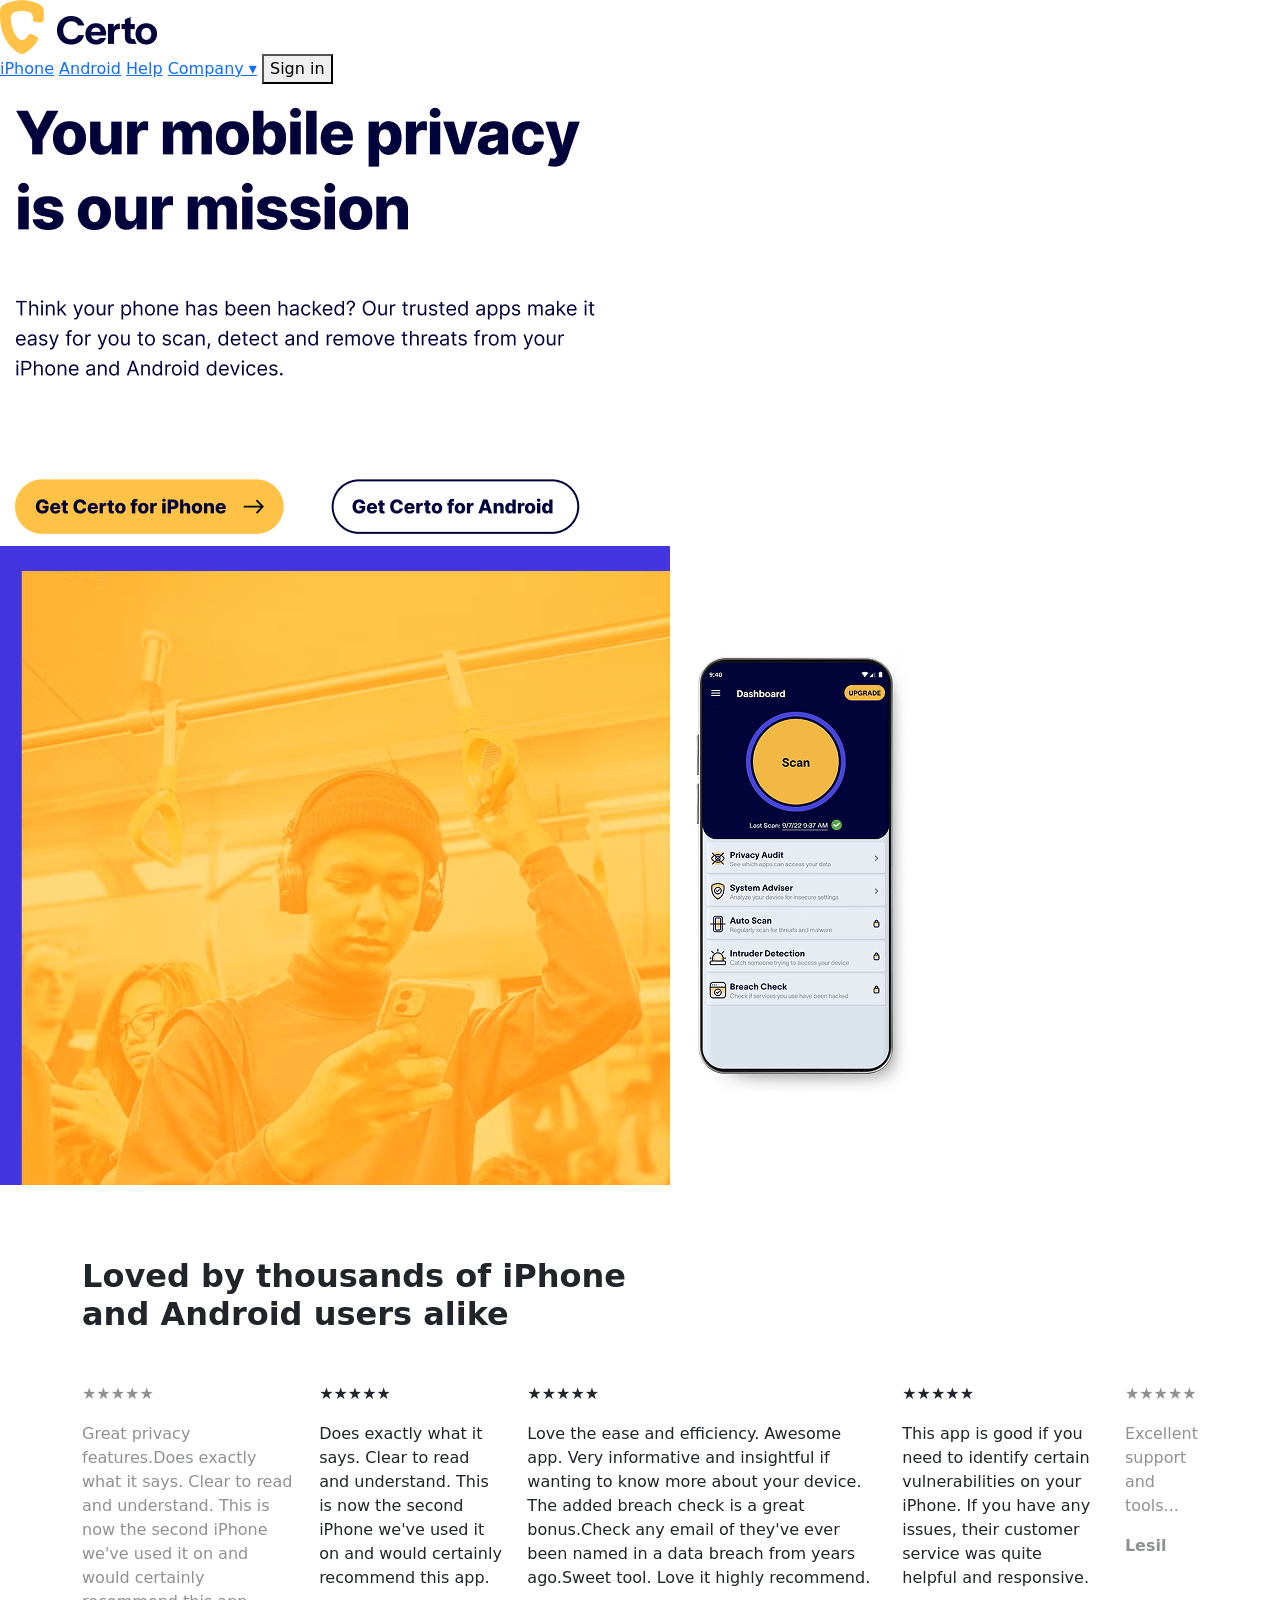
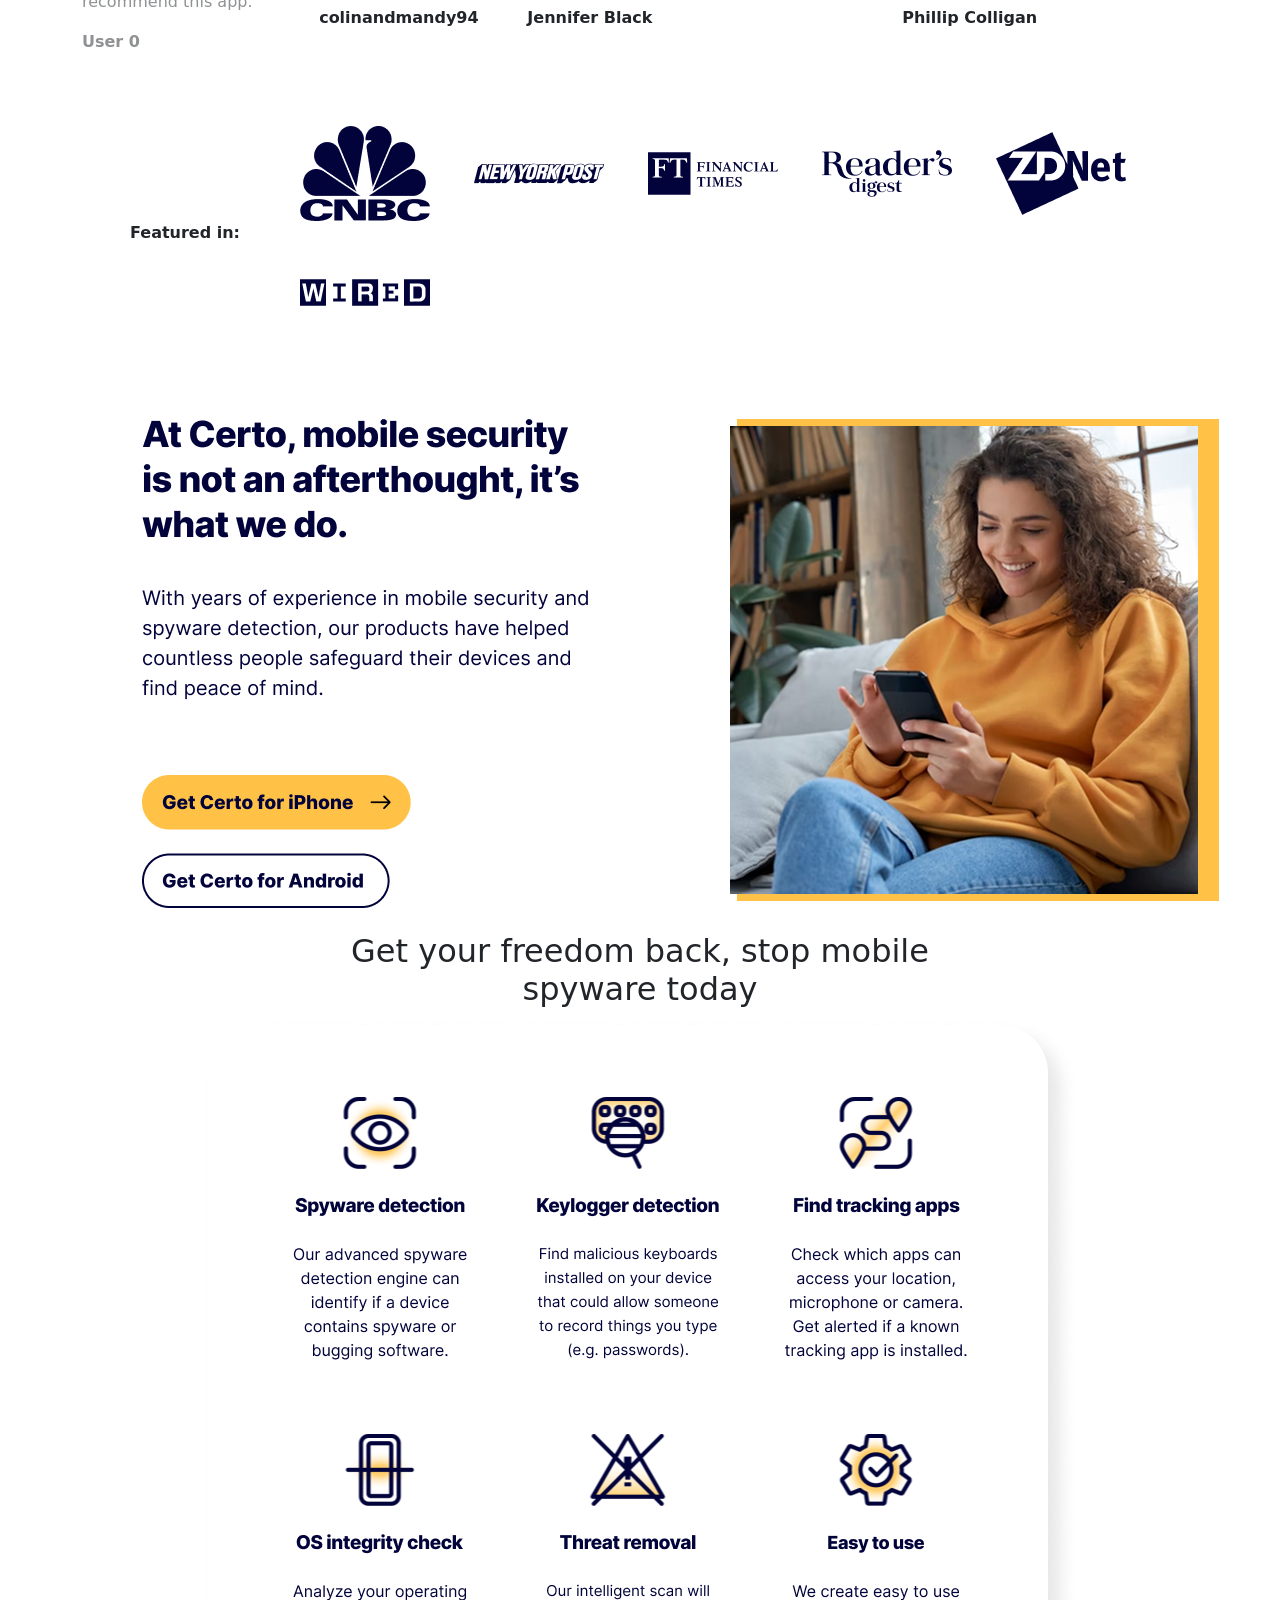
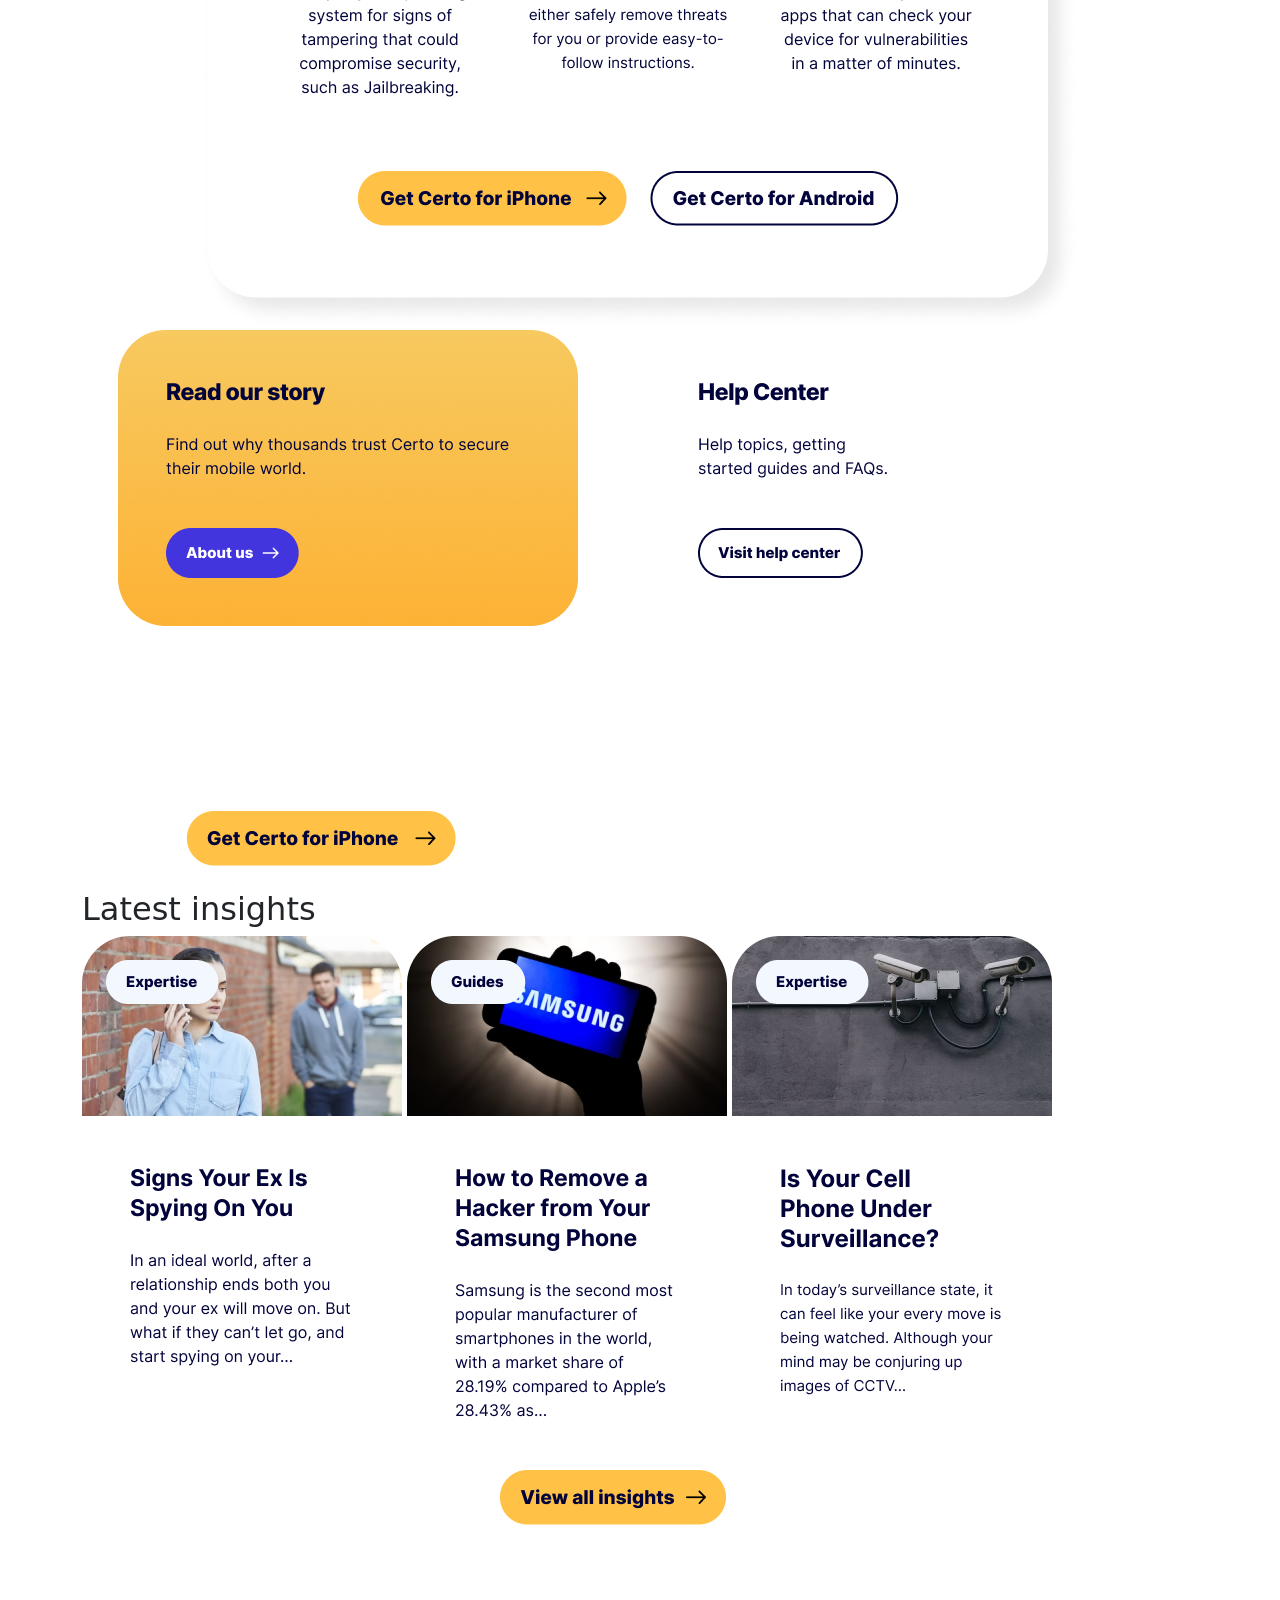
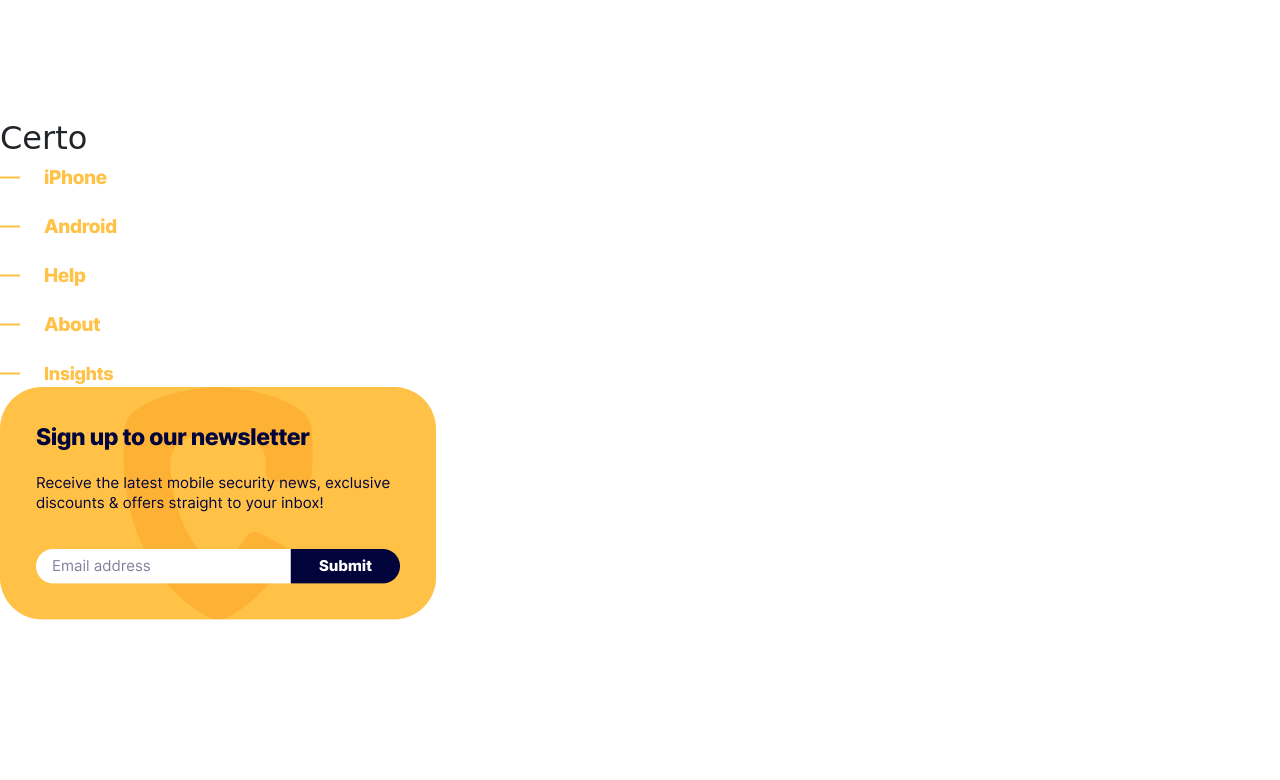
==== commit 0210f4a9: "add" ====
--- a/assets/index.html
+++ b/assets/index.html
@@ -10,7 +10,7 @@
     <link href="https://fonts.googleapis.com/css2?family=DM+Sans:wght@400;700;800&display=swap" rel="stylesheet">
     <!-- Bootstrap CSS -->
     <link href="https://cdn.jsdelivr.net/npm/bootstrap@5.3.0/dist/css/bootstrap.min.css" rel="stylesheet">
-    <link rel="stylesheet" href="css/style.css">
+    <link rel="stylesheet" href="assets/css/style.css">
 </head>
 <body>
     <!-- SECTION 1 -->
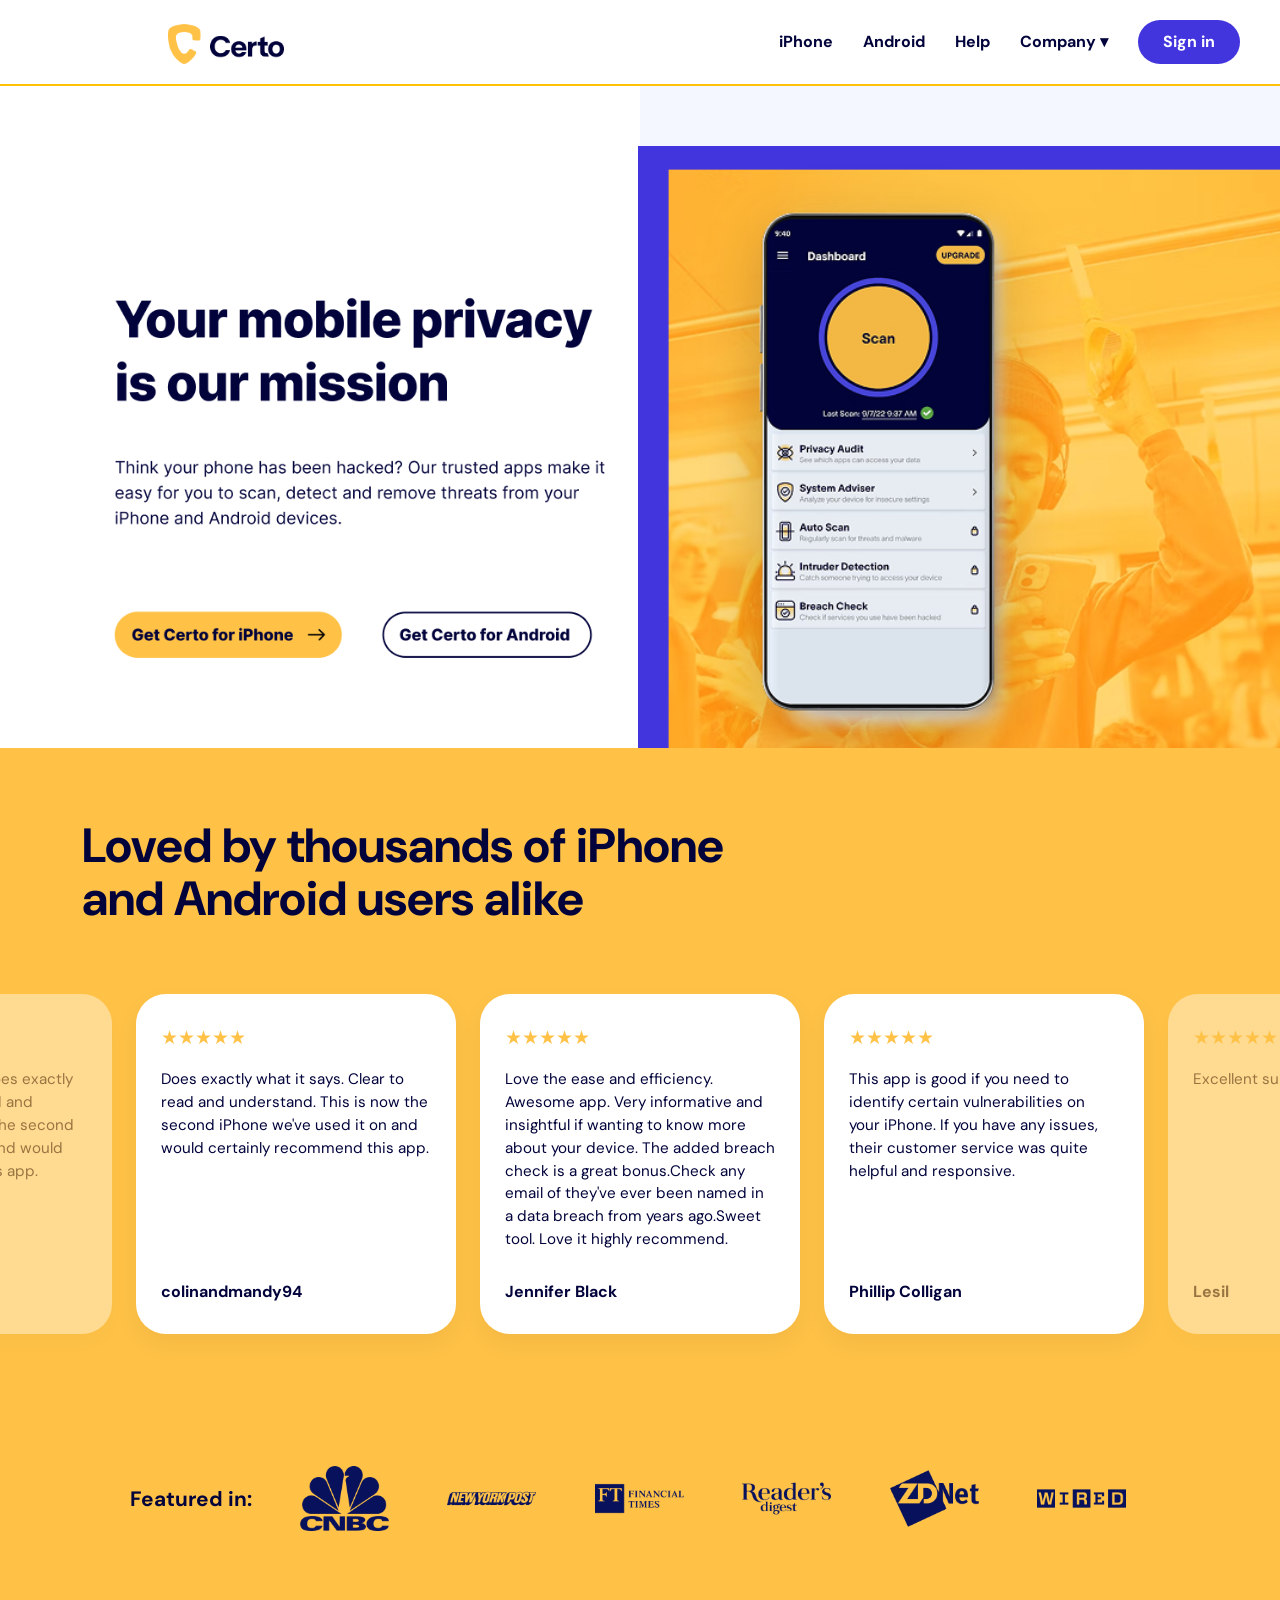
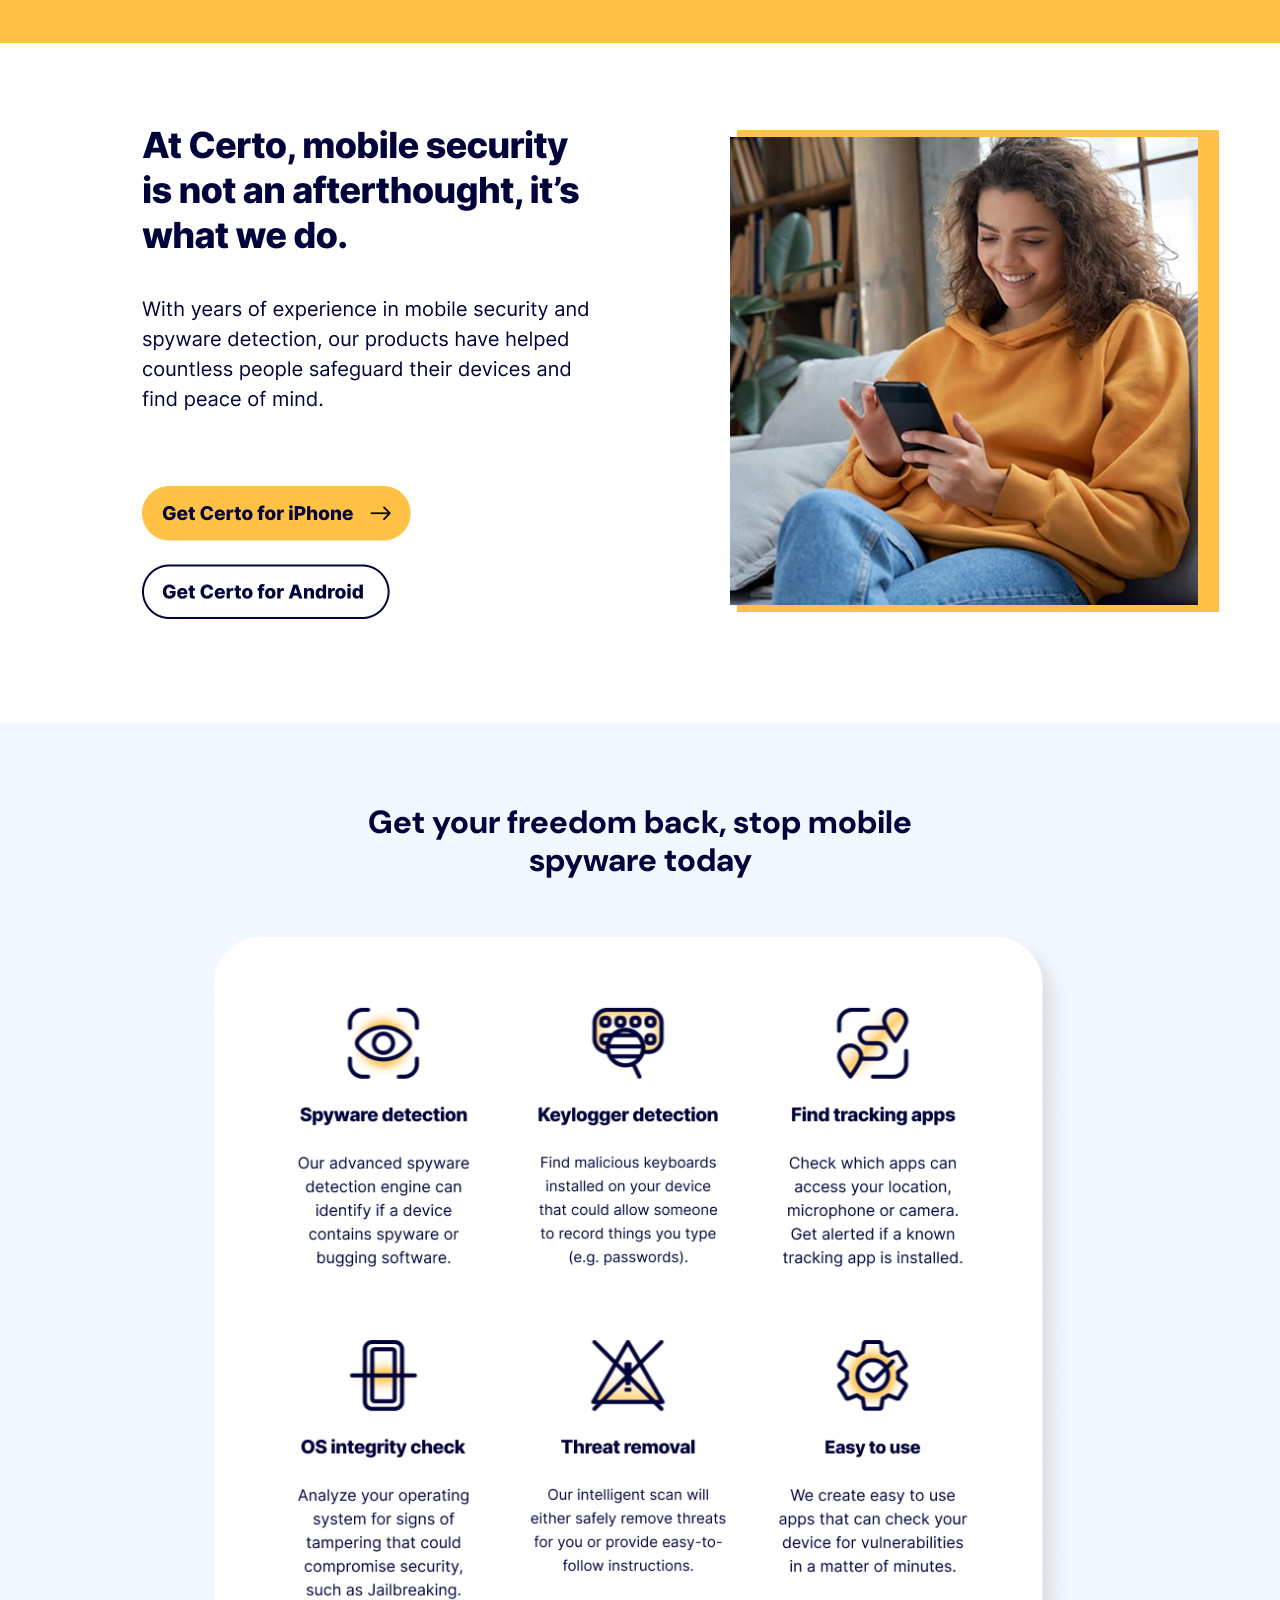
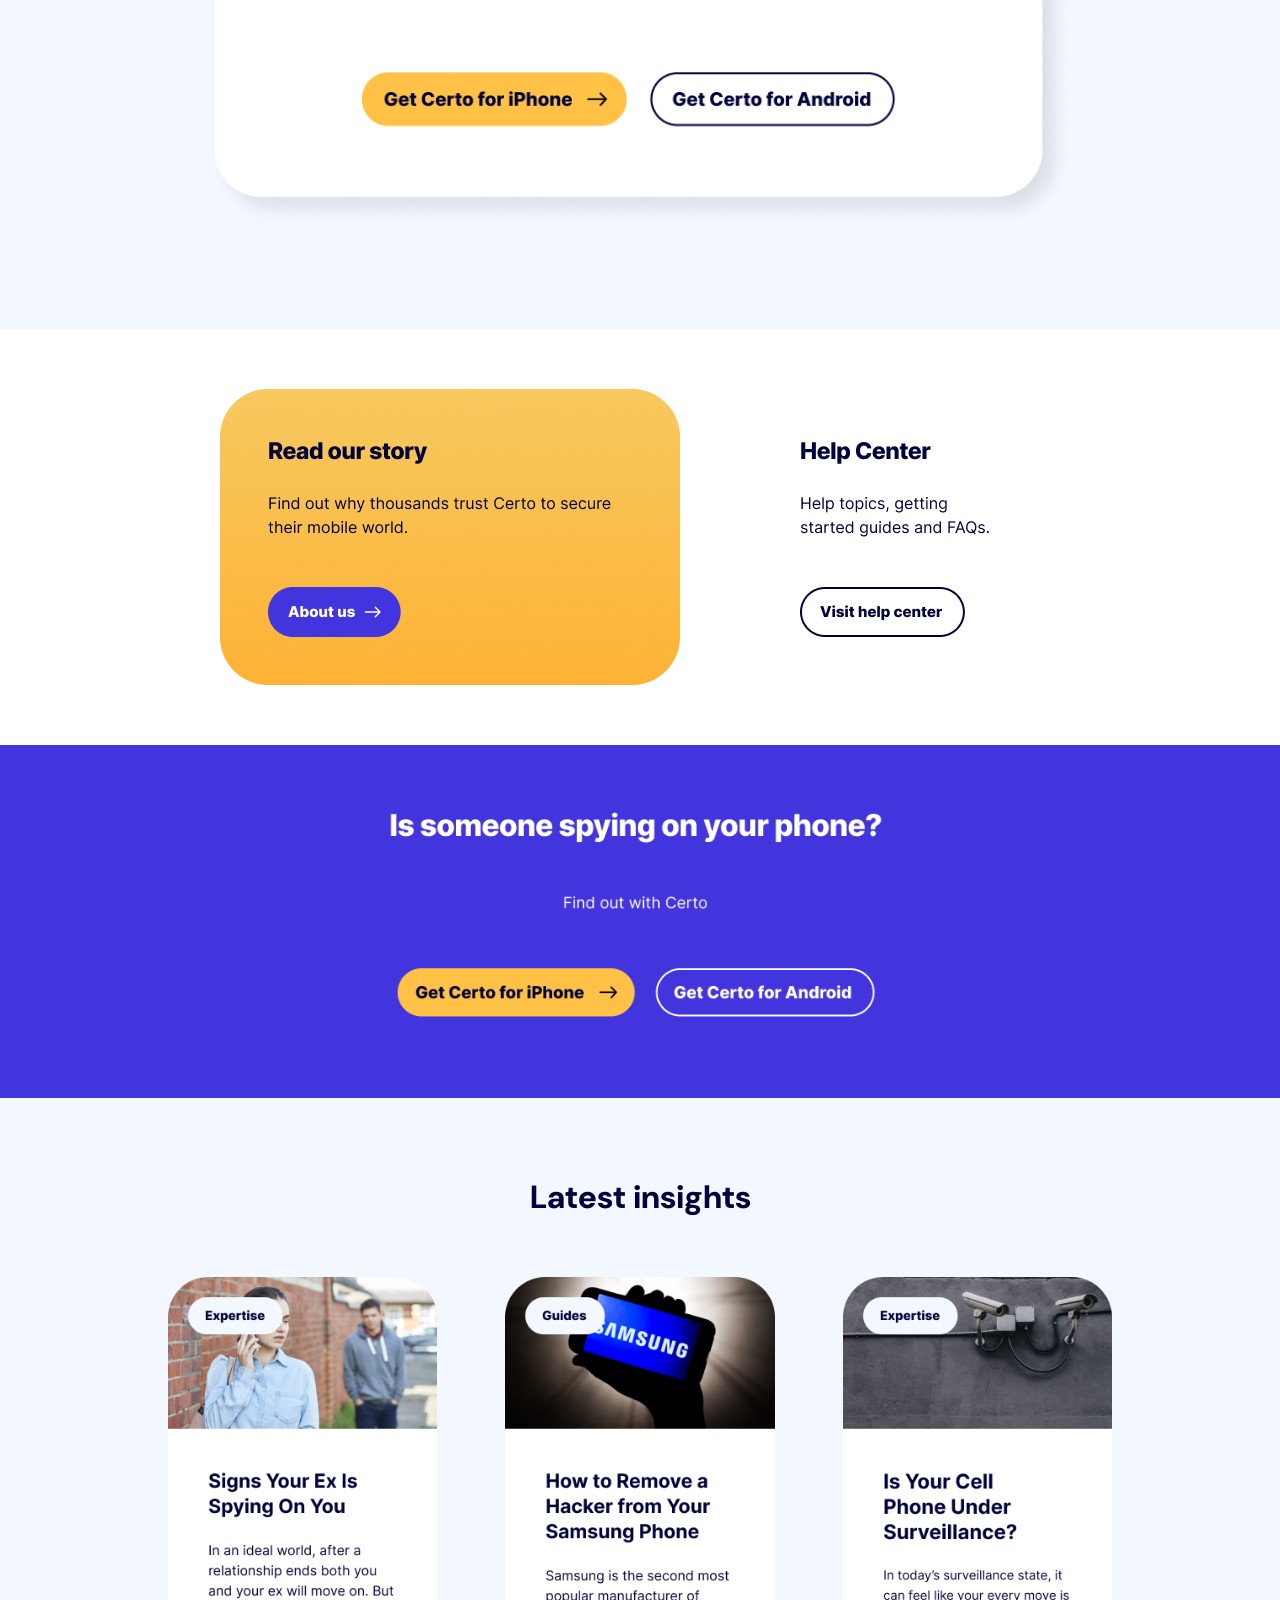
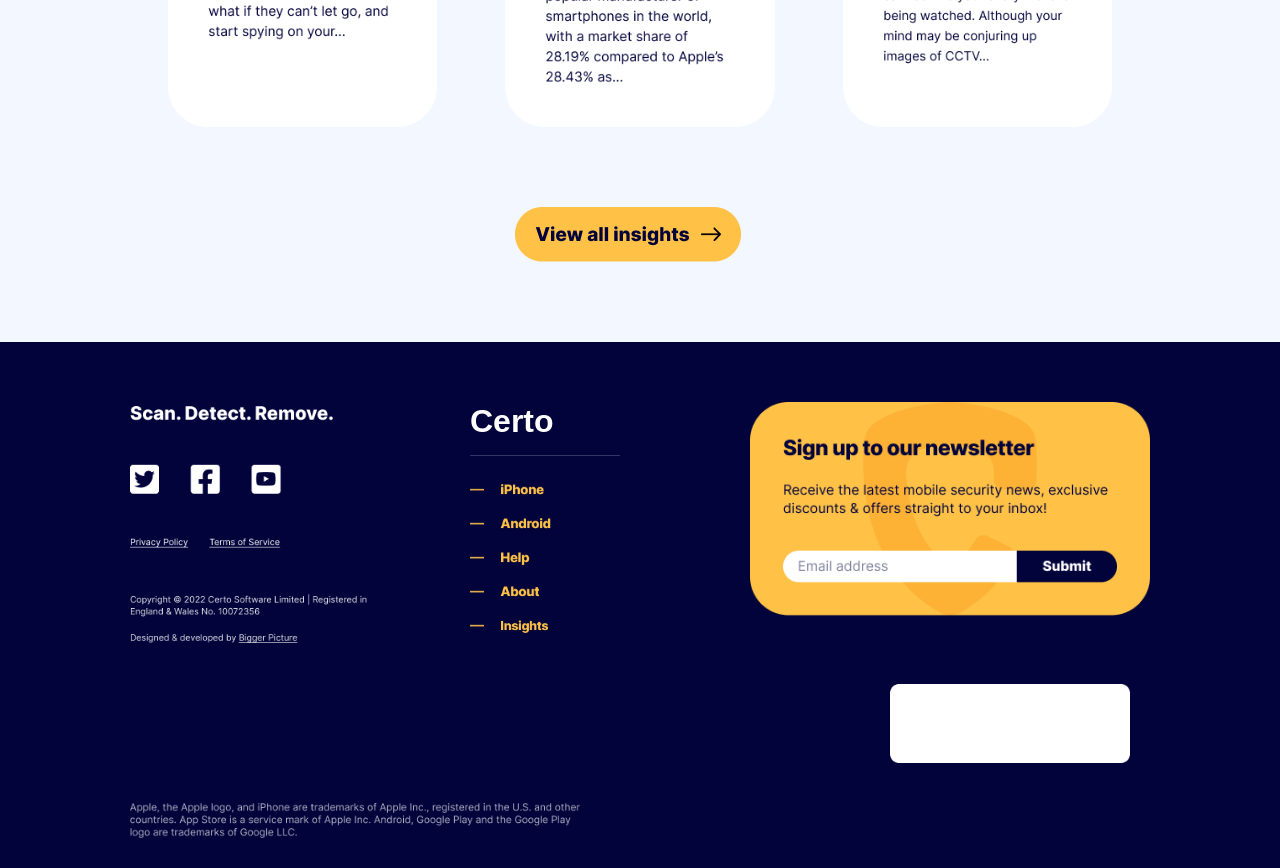
==== commit b6b21bd3: "add" ====
--- a/assets/index.html
+++ b/assets/index.html
@@ -10,7 +10,7 @@
     <link href="https://fonts.googleapis.com/css2?family=DM+Sans:wght@400;700;800&display=swap" rel="stylesheet">
     <!-- Bootstrap CSS -->
     <link href="https://cdn.jsdelivr.net/npm/bootstrap@5.3.0/dist/css/bootstrap.min.css" rel="stylesheet">
-    <link rel="stylesheet" href="assets/css/style.css">
+    <link rel="stylesheet" href="css/style.css">
 </head>
 <body>
     <!-- SECTION 1 -->
--- a/assets/css/style.css
+++ b/assets/css/style.css
@@ -0,0 +1,563 @@
+/* --- Header/Navbar --- */
+.main-header {
+    width: 100%;
+    padding: 20px 0;
+    background: #fff;
+    border-bottom: 2px solid #ffc107; 
+}
+
+.header-container {
+    max-width: 1200px;
+    margin: 0 auto;
+    display: flex;
+    justify-content: space-between;
+    padding-left: 10%; 
+    align-items: flex-end;
+}
+
+.logo img {
+    height: 40px;
+}
+
+.nav-links {
+    display: flex;
+    align-items: center;
+    gap: 30px;
+}
+
+.nav-links a {
+    text-decoration: none;
+    color: #02033b;
+    font-weight: bold;
+}
+
+.sign-in-btn {
+    background: #4335de;
+    color: #fff;
+    padding: 10px 25px;
+    border-radius: 50px;
+    border: none;
+    font-weight: bold;
+    cursor: pointer;
+}
+
+/* --- Hero Section --- */
+
+.hero-section {
+    width: 100%;
+    padding-top: 60px;
+    padding-bottom: 0 !important; 
+    background: linear-gradient(to right, #ffffff 50%, #f4f7ff 50%);
+    overflow: hidden; 
+    display: flex;
+    align-items: stretch;
+}
+
+.hero-container {
+    display: flex;
+    align-items: flex-end; 
+    width: 100% !important;
+    max-width: 100% !important; 
+    padding-left: 8% !important; 
+    padding-right: 0 !important;  
+    margin: 0;
+}
+
+
+.hero-left {
+    flex: 1;
+    padding-bottom: 80px; 
+    z-index: 2;
+}
+
+.hero-text-img {
+    max-width: 550px; 
+    width: 100%;
+    height: auto;
+    display: block;
+}
+
+
+.hero-right {
+    flex: 1.2; 
+    display: flex;
+    justify-content: flex-end; 
+}
+
+.hero-image-wrapper {
+    position: relative;
+    width: 100%;
+    line-height: 0; 
+}
+
+.hero-bg {
+    width: 100%;
+    height: auto;
+    display: block;
+    margin-bottom: -1px; 
+    border-left: 10px solid #4335de; 
+}
+
+.hero-mobile {
+    position: absolute;
+    bottom: 10px; 
+    left: 15%;    
+    width: 45%;  
+    z-index: 10;
+    filter: drop-shadow(0 15px 30px rgba(0,0,0,0.2));
+}
+
+/* --- Responsive Settings --- */
+@media (max-width: 768px) {
+    .hero-container {
+        flex-direction: column;
+        padding-left: 20px !important;
+        align-items: center;
+    }
+    .hero-left {
+        padding-bottom: 40px;
+    }
+    .hero-mobile {
+        width: 180px;
+        left: 20%;
+    }
+}
+/* ============================================
+   GLOBAL & NAV BAR SETTINGS
+   ============================================ */
+* {
+    box-sizing: border-box;
+    margin: 0;
+    padding: 0;
+}
+
+html, body {
+    overflow-x: hidden;
+    font-family: 'DM Sans', sans-serif;
+    background-color: #ffffff;
+}
+/* --- NAVBAR: Transparent & Fixed on Top --- */
+.navbar {
+    background-color: transparent !important;
+    position: absolute;
+    top: 0;
+    width: 100%;
+    z-index: 999;
+    padding: 30px 60px !important; /* Spacing like Pic 2 */
+}
+
+.navbar-brand img {
+    height: 40px; 
+}
+
+.nav-link {
+    color: #02033B !important;
+    font-weight: 800;
+    margin-right: 25px;
+}
+
+/* ============================================
+   SECTION 1: TESTIMONIALS (5 Cards in one row)
+   ============================================ */
+.testimonials-section {
+    background-color: #FFC247;
+    padding: 80px 0;
+    width: 100%;
+    overflow: hidden; /* Extra space bahar na nikalay */
+}
+
+/* Heading gap fix */
+.section-title {
+    color: #02033B;
+    font-size: 3rem;
+    font-weight: 800;
+    line-height: 1.1;
+    text-align: left;
+    margin-bottom: 50px;
+}
+
+/* Wrapper to hold everything in one line */
+.testimonial-wrapper {
+    width: 100%;
+    display: flex;
+    justify-content: center; /* Saaray cards ko darmiyan mein lane ke liye */
+    padding: 20px 0;
+}
+
+.testimonial-inner {
+    display: flex;
+    flex-direction: row;
+    align-items: center;
+    gap: 15px; /* Cards ke darmiyan thora kam gap */
+}
+
+/* Card Size Reduced to fit 5 cards */
+.testimonial-card {
+    background: #FFFFFF;
+    border-radius: 30px;
+    padding: 30px 25px;
+    width: 320px; /* Chota size taake 5 cards row mein aa skein */
+    min-width: 320px;
+    height: 340px;
+    display: flex;
+    flex-direction: column;
+    box-shadow: 0 10px 25px rgba(0, 0, 0, 0.05);
+    transition: opacity 0.3s ease;
+}
+
+/* Faded effect for 1st and 5th card */
+.testimonial-card.opacity-50 {
+    opacity: 0.4 !important; /* Zyada faded jaisa image mein hai */
+}
+
+.stars {
+    color: #FFC247;
+    font-size: 1.2rem;
+    margin-bottom: 15px;
+}
+
+.review-text {
+    font-size: 0.95rem; /* Text thora chota for smaller cards */
+    color: #02033B;
+    line-height: 1.5;
+    flex-grow: 1;
+}
+
+.author {
+    font-size: 1rem;
+    font-weight: 800;
+    color: #02033B;
+    margin-top: 20px;
+}
+
+/* ============================================
+   SECTION 2: FEATURED LOGOS
+   ============================================ */
+/* ============================================
+   SECTION 2: FEATURED LOGOS (Perfect Alignment)
+   ============================================ */
+.featured-row {
+    background-color: #FFC247 !important;
+    padding: 40px 0;
+    width: 100%;
+}
+
+.logo-img {
+    height: 70px; /* Logos ko bara kiya */
+    width: auto;
+    filter: brightness(0) saturate(100%) invert(8%) sepia(59%) 
+            saturate(4565%) hue-rotate(233deg) brightness(91%) contrast(109%);
+    transition: transform 0.2s ease-in-out;
+}
+
+.logo-img:hover {
+    transform: scale(1.1); /* Interactive effect */
+}
+
+.featured-label {
+    font-size: 1.3rem;
+    color: #02033B;
+    text-align: left;
+}
+
+/* Responsive fix for Probook */
+@media (max-width: 1366px) {
+    .logo-img {
+        height: 65px; /* Laptop screen par overlap se bachne ke liye thora balance size */
+    }
+    .featured-row {
+        gap: 30px;
+    }
+}
+
+/* ============================================
+   SECTIONS 3, 4, 5 — (Updated for Laptop Fit)
+   ============================================ */
+.at-certo-section, .story-help-section {
+    padding: 80px 0; /* Padding thori kam ki */
+    background: #fff;
+}
+
+.features-section {
+    background-color: #F3F7FF;
+    /* Vertical padding ko mazeed kam kiya taake scroll na karna pare */
+    padding: 100px 0 !important;
+    display: flex;
+    flex-direction: column;
+    justify-content: center;
+    /* Laptop screen par fit karne ke liye */
+    min-height: auto; 
+}
+
+.section-heading {
+    text-align: center;
+    color: #02033B;
+    font-weight: 800;
+    margin-top: -20px !important;
+    /* Size thora kam kiya taake heading kam jagah le */
+    font-size: 2rem !important; 
+    margin-bottom: 50px !important;
+    
+}
+
+/* Image alignment and scaling */
+.features-img {
+    /* Height ko screen ki total height ka 65% rakha */
+    max-height: 100vh !important; 
+    width: auto;
+    max-width: 90%;
+    display: block;
+    margin: 0 auto;
+    /* Image ko bina stretch kiye fit karne ke liye */
+    object-fit: contain; 
+}
+/* ============================================
+   SECTION 5: STORY & HELP (Image Centering)
+   ============================================ */
+
+.story-help-section {
+    background-color: #ffffff;
+    padding: 60px 0 !important; /* Oopar neeche spacing */
+    display: flex;
+    justify-content: center; /* Horizontally center */
+    align-items: center;    /* Vertically center */
+    width: 100%;
+}
+
+.story-help-section .container {
+    display: flex;
+    justify-content: center;
+    width: 100%;
+}
+
+.story-image-wrapper {
+    text-align: center;
+    width: 100%;
+}
+
+.story-img {
+    /* Laptop screen par fit karne ke liye width aur height control */
+    max-width: 85%;         /* Screen ki width se thora chota rakha */
+    height: auto;           /* Aspect ratio barkarar rahega */
+    max-height: 80vh;       /* Screen ki height se bahar nahi jayegi */
+    display: block;
+    margin: 0 auto;         /* Center alignment */
+    object-fit: contain;
+}
+
+/* Mobile Compatibility */
+@media (max-width: 768px) {
+    .story-img {
+        max-width: 95%;     /* Mobile par thora bada dikhega */
+    }
+    .story-help-section {
+        padding: 30px 0 !important;
+    }
+}
+
+/* ============================================
+   RESPONSIVE (Updated)
+   ============================================ */
+@media (max-width: 1024px) {
+    .testimonial-inner {
+        padding-left: 20px;
+    }
+    .testimonial-card {
+        width: 320px;
+        min-width: 320px;
+    }
+    /* Laptop/Tablet par heading mazeed choti */
+    .section-heading {
+        font-size: 1.8rem !important;
+    }
+}
+
+
+.spy-banner-section {
+    background-color: #4335de; /* Image ka blue background color yahan dein taake edges match karein */
+    padding: 60px 0;
+    display: flex;
+    justify-content: center;
+    width: 100%;
+}
+
+.banner-img {
+    width: 100%;
+    max-width: 60%; /* Laptop screen ke mutabiq size */
+    height: auto;
+    display: block;
+    margin: 0 auto;
+}
+
+/* Mobile responsive */
+@media (max-width: 768px) {
+    .banner-img {
+        max-width: 95%;
+    }
+}
+
+/* ============================================
+   LATEST INSIGHTS (Cards & Button Alignment)
+   ============================================ */
+.insights-section {
+    background-color: #F3F7FF; 
+    padding: 80px 0;
+    width: 100%;
+}
+
+/* 1. Cards ka size thora chota karne ke liye */
+.insight-img {
+    width: 28% !important; /* Width thori aur kam ki */
+    max-height: 450px;     /* Height ko restrict kiya */
+    object-fit: contain;
+}
+
+/* 2. Section ki padding kam karein */
+
+/* 1. Poore section (Heading samait) ko neechay karne ke liye */
+.insights-section {
+    padding-top: 100px !important; /* Is se "Latest insights" heading mazeed neechay aa jayegi */
+    padding-bottom: 80px;
+    background-color: #F3F7FF;
+}
+
+/* 2. Button ko cards se mazeed neechay karne ke liye */
+.insights-wrapper {
+    margin-bottom: 80px !important; /* Cards ke neechay gap barha diya taake button neechay chala jaye */
+    
+    /* Purani properties */
+    display: flex;
+    justify-content: center;
+    gap: 25px;
+    margin-top: 60px;
+}
+
+/* 3. Button ka container alignment */
+.view-all-container {
+    display: flex;
+    justify-content: center;
+    width: 100%;
+}
+/* Mobile View */
+@media (max-width: 768px) {
+    .insights-wrapper {
+        flex-direction: column;
+        gap: 30px;
+    }
+    .insight-img {
+        width: 90%;          /* Mobile par image bari dikhayi degi */
+    }
+}
+/* --- Final Accurate Footer CSS --- */
+
+.footer-section {
+    background-color: #02033b; /* Dark navy blue from image */
+    padding: 60px 0 30px 0;
+    color: white;
+    font-family: 'Segoe UI', Tahoma, Geneva, Verdana, sans-serif;
+    width: 100%;
+}
+
+.footer-container {
+    max-width: 1100px;
+    margin: 0 auto;
+    display: flex;
+    justify-content: space-between;
+    align-items: flex-start;
+    padding: 0 40px;
+}
+
+.footer-col {
+    display: flex;
+    flex-direction: column;
+}
+
+/* --- Left Column: Scan/Socials --- */
+.col-left {
+    flex: 1;
+}
+
+.footer-img-main {
+    width: 280px; /* Adjust based on your image crop */
+    height: auto;
+    margin-bottom: 25px;
+}
+
+.footer-img-copy {
+    width: 250px;
+    height: auto;
+    margin-top: 10px;
+    opacity: 0.9;
+}
+
+/* --- Middle Column: Certo Links --- */
+.col-middle {
+    flex: 0.8;
+}
+
+.footer-title {
+    font-size: 32px;
+    font-weight: bold;
+    margin: 0 0 15px 0;
+}
+
+.nav-divider {
+    width: 150px;
+    height: 1px;
+    background-color: rgba(255, 255, 255, 0.2);
+    margin-bottom: 25px;
+}
+
+.footer-img-nav {
+    width: 130px;
+    height: auto;
+}
+
+/* --- Right Column: Newsletter & Overlap White Card --- */
+.col-right {
+    flex: 1.2;
+    display: flex;
+    flex-direction: column;
+    align-items: flex-end; /* Card and badges to the right */
+    position: relative;
+}
+
+.footer-img-news {
+    width: 400px;
+    height: auto;
+    display: block;
+}
+
+.footer-img-badge {
+    width: 240px;
+    height: auto;
+    display: block;
+    /* Yellow card ke niche overlap karne ke liye negative margin */
+    margin-top: -40px; 
+    margin-right: 20px;
+    z-index: 2;
+}
+
+/* --- Bottom Legal Row (Apple Paragraph) --- */
+.footer-bottom-legal {
+    max-width: 1100px;
+    margin: 40px auto 0;
+    padding: 0 40px;
+}
+
+.footer-bottom-legal img {
+    width: 450px;
+    height: auto;
+    opacity: 0.7;
+    display: block;
+}
+
+/* --- Responsive for Laptop/Tablet --- */
+@media (max-width: 1024px) {
+    .footer-container {
+        padding: 0 20px;
+    }
+    .footer-img-news {
+        width: 350px;
+    }
+}
